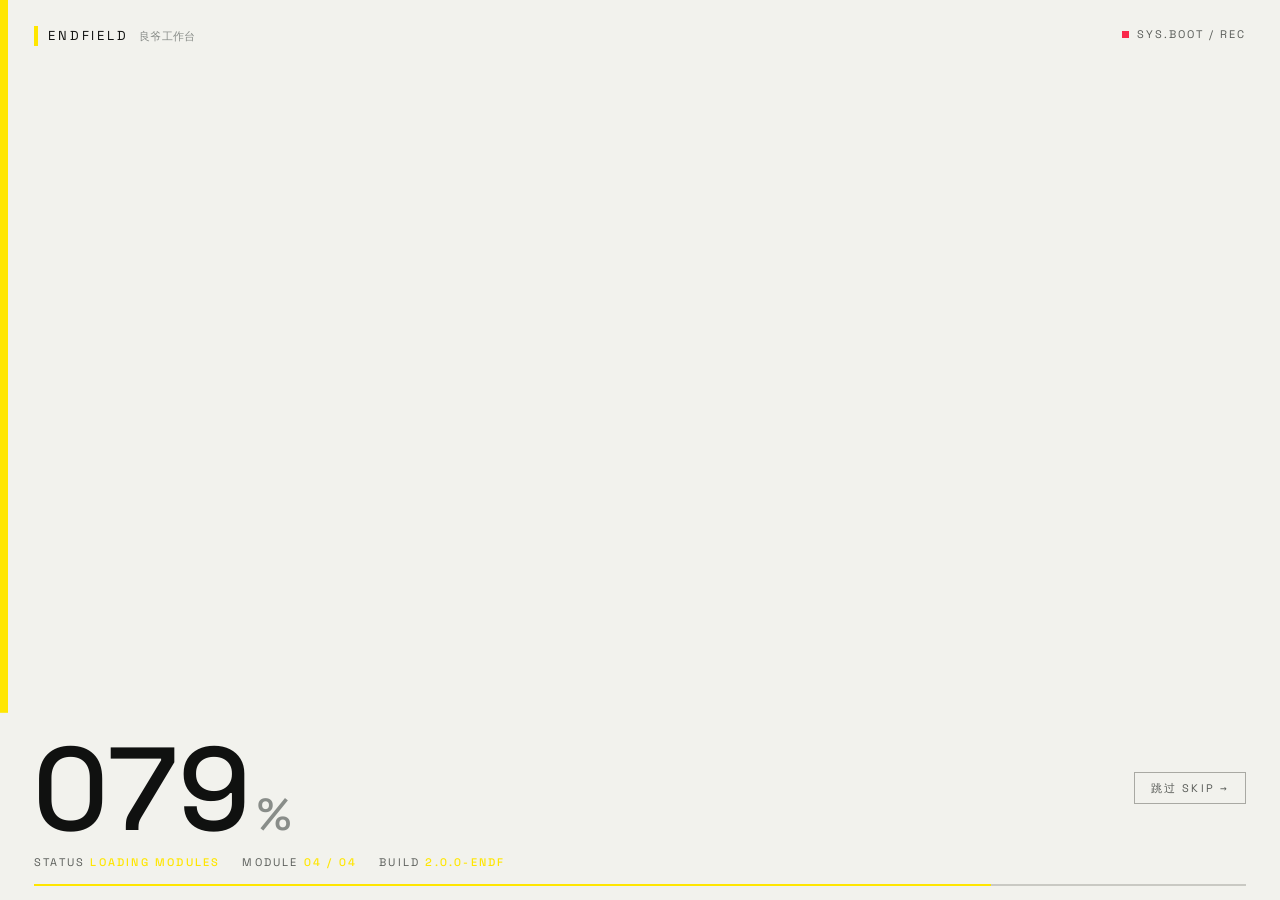
==== index.html @ 567f3315 "Add files via upload" ====
<!DOCTYPE html>
<html lang="zh-CN" data-theme="dark">
<head>
<meta charset="UTF-8">
<meta name="viewport" content="width=device-width, initial-scale=1.0, viewport-fit=cover, maximum-scale=1.0, user-scalable=no">
<meta name="theme-color" content="#101110">
<meta name="apple-mobile-web-app-capable" content="yes">
<meta name="apple-mobile-web-app-status-bar-style" content="black-translucent">
<meta name="format-detection" content="telephone=no">
<meta name="color-scheme" content="dark light">
<link rel="apple-touch-icon" sizes="180x180" href="[data-uri]">
<link rel="manifest" href="manifest.webmanifest">
<link rel="preload" as="font" type="font/woff2" crossorigin href="fonts/space-grotesk-latin-500-normal.woff2">
<link rel="preload" as="font" type="font/woff2" crossorigin href="fonts/space-grotesk-latin-400-normal.woff2">
<title>ENDFIELD TERMINAL · 良爷工作台</title>
<!-- fonts.css 不存在，已移除（iOS 上用系统 PingFang SC / HarmonyOS Sans 回落）-->
<style>
/* ==========================================================================
   ENDFIELD-STYLE · 良爷工作台
   纸与墨是主体，强调色是信号。
   全直角 / 切角 / 等宽数字 / 工程网格 / L形角标 / CRT扫描线
   ========================================================================== */

/* ==========================================================================
   字体：依据 ark-ui-skill 对 Hypergryph/终末地官网 CSS 的实测记录
   —— 官网拉丁字体为 Gilroy / Space Grotesk / Novecento Sans Wide，
      前两者为商业授权不可分发，故采用 **SIL OFL 开源的 Space Grotesk**（官网同款之一）自托管。
   —— 中文交给系统：iOS 苹方 / Windows 雅黑 / HarmonyOS Sans / 思源黑体。
   —— 等宽数字用于索引与计数（tabular-nums），这是终末地排版的硬性特征。
   ========================================================================== */
@font-face{font-family:"Space Grotesk";font-style:normal;font-weight:400;font-display:swap;
  src:url([data-uri]) format("woff2");}
@font-face{font-family:"Space Grotesk";font-style:normal;font-weight:500;font-display:swap;
  src:url([data-uri]) format("woff2");}
@font-face{font-family:"Space Grotesk";font-style:normal;font-weight:700;font-display:swap;
  src:url([data-uri]) format("woff2");}

/* ===== HarmonyOS Sans SC 嵌入（终末地官网中文字形，各设备一致）===== */
/* HarmonyOS Sans SC — 终末地游戏内同款中文字体
   来源: npm harmonyos-sans-sc-webfont-splitted@1.1.0 (cn-font-split 分包, Unlicense)
   字体版权归华为终端有限公司所有, 依 HarmonyOS Sans 官方许可免费商用
   仅包含本界面实际使用的字符子集, 供离线加载
   字重: 400 Regular / 500 Medium / 700 Bold / 900 Black
   重新生成: python tools/build-fonts.py */
@font-face {
font-family:"HarmonyOS Sans SC";
src: local("HarmonyOS Sans SC Regular"),local("HarmonyOS Sans SC"),url([data-uri]) format("woff2");
font-style: normal;
font-weight: 400;
font-display: swap;
unicode-range:U+251,U+259,U+261,U+292,U+2bb-2bc,U+2ca-2cb,U+2d8-2dd,U+2f3,U+301,U+303,U+306-30a,U+30f,U+323,U+326-327,U+335,U+338,U+1e00-1e01,U+1e3e-1e3f,U+1e80-1e85,U+1ea0-1ef9,U+2004-2006,U+2009-200a,U+2010-2011,U+2013-201e,U+2020-2022,U+2025-2029,U+2030,U+2032-2037,U+2039-203b,U+2044,U+2052,U+2060-2064,U+2066-2069,U+2070,U+2074-2079,U+207f-2089,U+20a3-20a4,U+20a6-20ac,U+20b1,U+20b9-20ba,U+20bc-20bd,U+2103,U+2105,U+2109,U+2113,U+2116,U+2121-2122,U+2126,U+212e,U+215b-215e,U+2160-216b,U+2170-2179,U+2190-2193,U+2196-2199,U+2202,U+2206,U+2208,U+220f,U+2211-2212,U+2215,U+221a,U+221d-2220,U+2223,U+2225,U+2227-222b,U+222e,U+2234-2237,U+223d,U+2248,U+224c,U+2252,U+2260-2261,U+2264-2267,U+226e-226f,U+2295,U+2299,U+22a5,U+22bf,U+2312,U+2460-2469,U+2474-249b,U+2500-254b,U+2550-2573,U+2581-258f,U+2593-2595,U+25a0-25a1,U+25b2-25b3,U+25bc-25bd,U+25c6-25c7,U+25ca-25cb,U+25ce-25cf,U+25e2-25e5,U+2605-2606,U+2609,U+2640,U+2642,U+9f1c-9f1f,U+9f23-9f2b,U+9f2d-9f2e,U+9f30-9f33,U+9f35-9f36,U+9f38,U+9f3a,U+9f3c,U+9f3f-9f43,U+9f45-9f46,U+9f48-9f49,U+9f4c-9f4d,U+9f53,U+9f55-9f58,U+9f5a-9f5b,U+9f5d-9f5e,U+9f62,U+9f64-9f65,U+9f68-9f69,U+9f6b,U+9f6d-9f71,U+9f73-9f75,U+9f78-9f7e,U+9f81-9f82,U+9f8e-9f8f,U+9f91-9f93,U+9f96-9f98,U+9f9d-9f9e,U+9fa1-9fff,U+f9f1,U+fa0e-fa0f,U+fa11,U+fa13-fa14,U+fa1f,U+fa21,U+fa23-fa24,U+fa27-fa29,U+fe49-fe52,U+fe54-fe57,U+fe59-fe66,U+fe68-fe6b,U+ff01-ff03,U+ff05-ff0a,U+ff0c-ff1b,U+ff1f-ff3d,U+ff3f,U+ff41-ff5b,U+ff5d,U+ff5f-ff60,U+ffe6;
}
@font-face {
font-family:"HarmonyOS Sans SC";
src: local("HarmonyOS Sans SC Regular"),local("HarmonyOS Sans SC"),url([data-uri]) format("woff2");
font-style: normal;
font-weight: 400;
font-display: swap;
unicode-range:U+4e15,U+4e1e,U+4e2b,U+4eb3,U+4ec9,U+4f0e,U+4f3d,U+4f58,U+4f64,U+4f8f,U+4fd0,U+4fdf,U+501c,U+5043,U+5055,U+510b,U+5140,U+51bc-51bd,U+51cb,U+5243,U+527d,U+531d,U+5323,U+535e,U+536f,U+53a5,U+53f1,U+541d,U+5429,U+542d-542e,U+5431,U+547b,U+5486,U+548e,U+5492,U+54aa-54ab,U+54af,U+54c6,U+54ce,U+54fd,U+5506,U+5509,U+5511,U+552c,U+553e,U+557b,U+55b3,U+55c5,U+55d2,U+55e1,U+55e6,U+55f7,U+55fd,U+5600,U+5608,U+561f,U+5636,U+5639,U+563b,U+563f,U+5659,U+5662,U+568e,U+5693,U+572a,U+573b,U+574d,U+5768,U+5773,U+577b,U+57a0,U+57b8,U+57c2,U+586c,U+587e,U+5892,U+58d5,U+58f9,U+598a,U+5992-5993,U+5996,U+59e3,U+5a20,U+5a29,U+5a6a,U+5a7a,U+5ac9,U+5ae3,U+5b17,U+5b62,U+5b7d,U+5b95,U+5ba6,U+5bb8,U+5c15,U+5c4e,U+5c8c,U+5cab,U+5cb7,U+5d34,U+5d3d,U+5d4a,U+5d82,U+5e1a-5e1b,U+5e44,U+5e7a,U+5ea5,U+5eff,U+5f0b,U+5f29,U+5f77,U+5f89,U+5f99,U+5f9c,U+5fa8,U+5fd0-5fd1,U+5fd6,U+5fff,U+6026,U+6035,U+6043,U+6059,U+6063,U+60b4,U+60b8,U+60bb,U+60d8,U+60f0,U+6115,U+612b,U+618e,U+6194,U+61a9,U+61ca,U+61e6,U+61f5,U+620a,U+6248,U+62a8,U+62d7,U+62fd,U+630e,U+637a,U+6390,U+63a3,U+63ac,U+63b0,U+63e9,U+642a,U+64a9,U+64ae,U+6525,U+652b,U+6538,U+655d,U+65bc,U+65cc,U+65ce,U+65d6,U+65ee-65ef,U+6631,U+6636,U+664c,U+665f,U+6666,U+6684,U+66b9,U+66f3,U+6773,U+6777,U+677c,U+6787,U+67b8,U+67d8,U+67de,U+67e9,U+6845,U+684e,U+6886,U+688f,U+68b5,U+693d,U+6963,U+696b,U+6979,U+6994,U+69b7,U+6a35,U+6aac,U+6b59,U+6c26,U+6c50,U+6c69,U+6c74,U+6c76,U+6c8c,U+6cae,U+6ce0,U+6cef,U+6d19,U+6d5c,U+6d8e,U+6d95,U+6db8,U+6dc5,U+6dd6,U+6dde,U+6de6,U+6dfc,U+6e1a,U+6e25,U+6e6e,U+6e9f,U+6ea7,U+6eb4,U+6ef9,U+6f15,U+6f29-6f2a,U+6f31,U+6f78,U+6fa7,U+6fc2,U+6fe1,U+7131,U+714a,U+715c,U+7166,U+7172,U+71b9,U+7317,U+731d,U+7329,U+7337,U+733e,U+7396,U+73b7,U+73c2,U+73e9,U+7425,U+7428,U+742c,U+742e,U+7455,U+7490,U+74f4,U+7519,U+7525,U+753a,U+75b5,U+75b9,U+75d4,U+75de,U+7638,U+7656,U+765c,U+7678,U+768e,U+76bf,U+76c2,U+76d4,U+76f9,U+7728-7729,U+7762,U+776c,U+777d,U+77a0,U+77cd,U+77f8,U+77fd,U+7825,U+7837,U+787c,U+78b4,U+78d0,U+795a,U+795f,U+79ed,U+7a1e,U+7a37,U+7a79,U+7a92,U+7abf,U+7afa,U+7b06,U+7b20,U+7b4f,U+7b60,U+7b75,U+7b8d,U+7bb4,U+7bdd,U+7be1,U+7cb3,U+7cbc,U+7cdc,U+7cef,U+7f44,U+7f54,U+7f8c,U+7f94,U+7fb2,U+7fb9,U+7fce,U+7fe1,U+8004,U+800b,U+8019,U+808b,U+809b,U+80e5,U+80f1,U+8146,U+816e,U+81c0,U+81c3,U+81c6,U+81fc,U+81fe,U+822b,U+82a5,U+82aa,U+82de,U+8309,U+8317,U+832f,U+8340,U+8343,U+8392,U+83a0,U+8431,U+8469,U+84af,U+8543,U+854a,U+8559,U+8568,U+85b0,U+85b9,U+8638,U+869c,U+86c0,U+86e4,U+8713,U+8718,U+87c0,U+87cb,U+87fe,U+8821-8822,U+8882,U+8892,U+88e8,U+88f1,U+8902,U+892a,U+8983,U+8c5a,U+8c82,U+8d73,U+8dbe,U+8e74,U+8e7c,U+8e87,U+8fc2,U+8fe4,U+8fe6,U+900d,U+9035,U+9041,U+9052,U+905b,U+9068,U+9074,U+9095,U+90a1,U+90c5,U+911e,U+9122,U+9149,U+9157,U+916a,U+916e,U+919b,U+93d6,U+9621,U+9631,U+9642,U+968d,U+9706,U+970f,U+97ed,U+99a5,U+9abc,U+9b03,U+9e9d,U+9ebe,U+9edb,U+9edd,U+9f10;
}
@font-face {
font-family:"HarmonyOS Sans SC";
src: local("HarmonyOS Sans SC Regular"),local("HarmonyOS Sans SC"),url([data-uri]) format("woff2");
font-style: normal;
font-weight: 400;
font-display: swap;
unicode-range:U+4edd-4ede,U+4ee1,U+4ee8,U+4eeb,U+4f09,U+4f22,U+4f43,U+4f57,U+4f5a,U+4f5d,U+4f6f,U+4fce,U+4fda,U+4ff3,U+4ff8,U+4ffe,U+500c,U+500f,U+5025,U+502d,U+504e,U+5088,U+50f3,U+5106,U+5241,U+525c,U+52ad,U+52be,U+530d,U+5310,U+5345,U+539d,U+53df,U+53fb-53fc,U+5420-5421,U+544b,U+5477,U+5482,U+54a7,U+54cc,U+54e7,U+550f,U+5514,U+5530,U+5544,U+5555,U+557e,U+558b,U+5594,U+5599,U+559f,U+55b9,U+55c4,U+55d1,U+55d4,U+55d6,U+55df,U+55e4,U+55e8,U+55ea,U+55ef,U+5623,U+562d,U+564e,U+5654,U+5671,U+56d7,U+56eb,U+56f9,U+5704,U+576d,U+57a1,U+57d5,U+57ed,U+584d,U+5880,U+58ec,U+5914,U+5958,U+599e,U+59be,U+59dd,U+5a11,U+5a40,U+5a55,U+5abe,U+5ae1,U+5ae6,U+5b40,U+5b51,U+5b71,U+5b93,U+5bee,U+5c9c,U+5cc1,U+5ccb,U+5cd2,U+5d06,U+5d2e,U+5d47,U+5d4b,U+5d6f,U+5d99,U+5dfd,U+5e54,U+5e5b,U+5e61,U+5e96,U+5fd2,U+600f,U+6014,U+606b,U+608c,U+609a,U+60c6,U+60da,U+60f4,U+60fa,U+61ff,U+621b,U+621f,U+622e,U+62bf,U+62c8,U+634b,U+636d,U+6371,U+6387,U+63ae,U+63c4,U+63c6,U+63cd,U+63d6,U+63f6,U+6410,U+6414,U+6421,U+64c0,U+64d8,U+661d,U+6641,U+6657,U+66dc,U+6710,U+6748,U+6772,U+67b0,U+67b7,U+6841,U+6849,U+6954,U+695d,U+699b,U+69ab,U+6a28,U+6a47,U+6a58,U+6b46,U+6c21,U+6c24,U+6c35,U+6c4a,U+6c68,U+6c86,U+6c8f,U+6c94,U+6cc5,U+6d2e,U+6d35,U+6d39,U+6d63,U+6d6f,U+6d94,U+6dd9,U+6dec,U+6e4e,U+6e98,U+6ec2,U+6f09,U+6f66,U+6f8d,U+6fb9,U+6fc9,U+6fe0,U+6fef,U+705e,U+7094,U+7119,U+71e7,U+723f,U+726f,U+729f,U+7325,U+7350,U+73c8,U+73d9,U+73de,U+741a,U+7430,U+74e4,U+753e,U+7548,U+7566,U+7579,U+757f,U+7583,U+759d,U+75b8,U+75bd,U+75c2,U+75cd,U+75e2,U+75f1,U+75fc,U+7634,U+7699,U+76c5,U+76f1,U+7708,U+7719,U+777e,U+778c,U+7791,U+77b3,U+77dc,U+781d,U+7823,U+7827,U+782d,U+7830,U+783c,U+7889,U+7893,U+78a3,U+78ec,U+7949,U+795c,U+79e3,U+7a14,U+7a17,U+7a88,U+7a95,U+7aa0,U+7afd,U+7b08,U+7b33,U+7b90,U+7b95,U+7be6,U+7bfe,U+7c0c,U+7c2a,U+7c91,U+7cb2,U+7cc5,U+7da6,U+7f58,U+7f61,U+7fb8,U+7fca,U+8006,U+8012,U+8026,U+8037,U+807f,U+80bd,U+80ed,U+814b,U+8153,U+8171,U+8174,U+8198,U+8200,U+8214,U+821b,U+8222,U+826e,U+828d,U+82be,U+82c4,U+82d2,U+82d5,U+82dc,U+82eb,U+82f7,U+830c,U+832d,U+8334,U+834f,U+83c5,U+83d6,U+83fd,U+840b,U+8418,U+8438,U+843c,U+8473,U+847a,U+84a1,U+84d6,U+84ff,U+852b,U+8564,U+85d0,U+8693,U+86a3-86a4,U+86a7,U+86aa,U+86af,U+86b6,U+86c6,U+86d0,U+86f9,U+8703,U+8707-8709,U+870d,U+8737,U+873b,U+8759,U+8760,U+8782,U+87af,U+87c6,U+87d1-87d2,U+87e0,U+8815,U+8839,U+8869,U+8913,U+8936,U+8a07,U+8a3e,U+8b07,U+8c4c,U+8c62,U+8c89,U+8d6d,U+8d84,U+8d94,U+8dc6,U+8dce,U+8ddb,U+8dfa,U+8e09,U+8e1d,U+8e2e,U+8e31,U+8e39,U+8e3d,U+8e42,U+8e47,U+8e49,U+8e4b,U+8e6d,U+8e76,U+9004-9005,U+9016,U+9036,U+9051,U+907d,U+9082,U+9088,U+9097,U+90b0,U+90d7,U+90dc,U+90e2,U+90ef,U+9104,U+914a,U+9150,U+9169,U+919a,U+91b4,U+938f,U+965f,U+9697,U+96b0,U+96bc,U+96c9,U+970e,U+9739,U+973e,U+9798,U+97a3,U+9997,U+9aef,U+9e82,U+9edc,U+9edf-9ee0,U+9f3e;
}
@font-face {
font-family:"HarmonyOS Sans SC";
src: local("HarmonyOS Sans SC Regular"),local("HarmonyOS Sans SC"),url([data-uri]) format("woff2");
font-style: normal;
font-weight: 400;
font-display: swap;
unicode-range:U+4e01,U+4e39,U+4e43,U+4e4f,U+4e58-4e59,U+4e95,U+4ea1,U+4ea6,U+4eab,U+4eae,U+4ec1,U+4ef2,U+4f0a,U+4f0f-4f11,U+4f2f-4f30,U+4f34,U+4f38,U+4f3c,U+4f69,U+4f73,U+4faf,U+4fb5,U+4fd7,U+4ff1,U+5012,U+5021,U+504f,U+5085,U+5141,U+5144,U+5146,U+5192,U+51a0,U+51b0,U+51b6-51b7,U+51dd,U+51e1,U+5200,U+5211,U+5237,U+523a,U+5272,U+52a3,U+52c3,U+52c7,U+52d2,U+52d8,U+52e4,U+5353,U+539a,U+53e5,U+53eb,U+5401,U+541b,U+5427,U+542b,U+5448,U+54e5,U+54ea,U+5510,U+552f,U+5531,U+554a,U+559d,U+5609,U+5740,U+5750,U+5761,U+5766,U+57c3,U+5802,U+5806,U+5821,U+5851,U+5854,U+585e,U+586b,U+58a8,U+58c1,U+5915,U+5949,U+594f,U+5954,U+5960,U+5976,U+5999,U+59a5,U+59b9,U+59bb,U+59c6,U+59d0-59d1,U+59d3,U+5a5a,U+5a92,U+5b54,U+5b5f,U+5b64,U+5b85,U+5b87-5b88,U+5b8b,U+5b97,U+5b9c,U+5bbf,U+5bc4,U+5bd2,U+5be8,U+5c01,U+5c04,U+5c0a,U+5c16,U+5c24,U+5c3e,U+5c4b,U+5c65,U+5cfb,U+5d07,U+5de1,U+5de7,U+5e1d,U+5e7c,U+5ec9,U+5ef6-5ef7,U+5f04,U+5f1f,U+5f31,U+5f6d,U+5f70,U+5f79,U+5f92,U+5faa,U+5fbd,U+5fd8-5fd9,U+5fe0,U+5ffd,U+6015,U+602a,U+6050,U+6062,U+6069,U+6070,U+6084,U+6089,U+60a3,U+60a8,U+60b2,U+60dc,U+6162,U+6167,U+6170,U+61c2,U+622a,U+6234,U+626d,U+6291,U+62b1,U+62bc-62bd,U+62c6,U+62d2-62d4,U+62d6,U+62f3,U+6311,U+6316,U+6350,U+6355,U+6377,U+6389,U+638c,U+6398,U+63cf,U+63e1,U+63ed,U+63f4,U+640f,U+642c,U+6458,U+6469,U+6478,U+64a4,U+64cd,U+6500,U+653b,U+654f,U+6562,U+6566,U+656c,U+658c,U+65c1,U+65e6,U+65e8,U+65ec,U+65f1,U+65fa,U+660c,U+6628,U+6668,U+667a,U+6696,U+66b4,U+66f9,U+66fc,U+66ff,U+670b,U+6717,U+672b,U+675c,U+676d,U+6790,U+679a,U+679d,U+67b6,U+67ec,U+67f1,U+67f3-67f4,U+683d,U+6842,U+684c,U+6851,U+6885,U+68af-68b0,U+68ee,U+695a,U+699c,U+6b20,U+6b23,U+6b8a,U+6b96,U+6bc5,U+6bcd,U+6bd2,U+6beb,U+6c0f,U+6c1b,U+6c57,U+6c60,U+6c6a,U+6c89,U+6cc9,U+6cdb,U+6ce5,U+6cf0,U+6cf3,U+6d17,U+6d1b,U+6d1e,U+6d3d,U+6d59,U+6d66,U+6d69-6d6a,U+6d6e,U+6d82,U+6db2,U+6db5,U+6de1,U+6dee,U+6df7,U+6dfb,U+6e20-6e21,U+6e58,U+6eaa,U+6ecb,U+6ed1,U+6f0f,U+6f20,U+6f2b,U+6f58,U+704c,U+7070,U+708e,U+70ad,U+70b8,U+7126,U+714c,U+718a,U+719f,U+71c3,U+71d5,U+7206,U+7236,U+7238,U+7259,U+725b,U+7262,U+7267,U+72e0,U+731b,U+73bb,U+73cd,U+73e0,U+741b,U+7434,U+745e,U+7483,U+74dc,U+74e6,U+74f7,U+7518,U+7532,U+755c,U+756a,U+7586,U+7591,U+75ab,U+75be,U+75db,U+764c,U+7687,U+76c8,U+76df,U+76f2,U+76fe,U+7761,U+77db,U+786c,U+7891,U+78c1,U+78e8,U+795d,U+7965,U+7981,U+79d2,U+79df,U+79e6,U+79e9,U+7a00,U+7a3b,U+7a3f,U+7a46,U+7a7f,U+7a97,U+7adf,U+7aef,U+7af9,U+7b11,U+7b26,U+7bb1,U+7bc7,U+7c4d,U+7c89,U+7c97,U+7f8a,U+7fbd,U+7ffb,U+8000,U+8010,U+8015,U+8017,U+8033,U+8058,U+805a,U+8089,U+8096,U+809d,U+80a5,U+80a9,U+80af,U+80de,U+80e1,U+8150,U+817f,U+81a8,U+81e3,U+8212,U+827e,U+82ac,U+82b3,U+82d7,U+82e5,U+8302,U+8336,U+8352,U+8377,U+83ab,U+83f2,U+8461,U+8463,U+8499,U+84c4,U+852c,U+8584,U+864e,U+86cb,U+8861,U+8863,U+8870,U+8877,U+8881,U+888b,U+88c1-88c2,U+88d5,U+8986,U+8c46,U+8c6a,U+8c8c,U+8d64,U+8d6b,U+8d74,U+8da3,U+8dd1,U+8ddd,U+8ddf,U+8de8,U+8df3,U+8e0f,U+8f9b,U+8fd4,U+8fea-8feb,U+8ff7,U+9003,U+900f,U+9014,U+906d,U+9075,U+907f-9080,U+90a6,U+90ca,U+90ce,U+90ed,U+9192,U+91ce,U+963b,U+9644,U+966a,U+9675-9677,U+9686,U+9694,U+96c5,U+96d5,U+96e8,U+96ea,U+96f6-96f7,U+9707,U+971e,U+9732,U+978b,U+9910,U+9aa8,U+9ebb,U+9ece,U+9ed8;
}
@font-face {
font-family:"HarmonyOS Sans SC";
src: local("HarmonyOS Sans SC Regular"),local("HarmonyOS Sans SC"),url([data-uri]) format("woff2");
font-style: normal;
font-weight: 400;
font-display: swap;
unicode-range:U+4e69,U+4f67,U+4f7e,U+4f89,U+4fdc,U+50e6,U+50ec,U+5196,U+51ab,U+51b1,U+5202,U+5233,U+5261,U+52ac,U+531a,U+5363,U+536e,U+5416,U+5432,U+5454,U+5472,U+5476,U+5478,U+54ad,U+54bb,U+54c2,U+54cf,U+54da,U+54de,U+5537,U+553f,U+5575,U+5581,U+55cc,U+55fe,U+5601,U+560c,U+561e,U+564d,U+566b,U+56dd,U+5709,U+572c,U+572e,U+576b,U+57cf,U+57d2,U+57f8,U+580d,U+581e,U+5844,U+5881,U+589a,U+5924,U+593c,U+5981,U+5997,U+59a3,U+59b2,U+5ab8,U+5ad8,U+5b34,U+5b5b,U+5ba5,U+5c25,U+5c59,U+5c63,U+5d1e,U+5d24,U+5d6b,U+5e11,U+5e14,U+5e8b,U+5eb3,U+5ed1-5ed2,U+5ef4,U+5efe,U+5f40,U+5f58,U+5f73,U+5f8c,U+5fad,U+600d,U+6019,U+601b,U+602b,U+605a,U+6083,U+6092,U+6100,U+610e,U+623d,U+624c,U+62ca,U+634c,U+6369,U+638e,U+641b,U+6426,U+646d,U+6535,U+65c4,U+65d2,U+6661,U+66db,U+670a,U+6715,U+6753,U+6798,U+67c3,U+67f0,U+681d,U+6855,U+686b,U+68f9,U+6939,U+696e,U+6980,U+698d,U+69b1,U+69ca,U+69ed,U+69f2,U+69ff,U+6a18,U+6aab,U+6b39,U+6b82,U+6b84,U+6b9b,U+6bb3,U+6bf3,U+6bf9,U+6c05-6c06,U+6c0d,U+6c19-6c1a,U+6cb2,U+6cd6,U+6d07,U+6d1a,U+6d27,U+6d2b,U+6d33,U+6d91,U+6dab,U+6e53-6e54,U+6e8f,U+6ebb,U+6f36,U+6fb6,U+7035,U+7085,U+70bb,U+7178,U+71b5,U+7228,U+7256,U+725d,U+726e,U+727e,U+72b0,U+72b4,U+72ce,U+72f7,U+72fa-72fb,U+7313,U+7322,U+738e,U+739f,U+73e5,U+7481,U+74ba,U+74e0,U+750f,U+7540,U+754b,U+755a-755b,U+758b,U+7594,U+75b3,U+760c,U+7615,U+7630,U+7635,U+7640,U+7654,U+76a4,U+76cd,U+775a,U+7765,U+7768,U+77bd,U+77ec,U+781f,U+78a1,U+78d4,U+78d9,U+7905,U+7913,U+79b3,U+79d5,U+79eb,U+7a02,U+7a70,U+7a86,U+7b25,U+7b2a-7b2b,U+7b2e,U+7b31,U+7b38,U+7b47,U+7b62,U+7b6e,U+7b72,U+7b7b,U+7b85,U+7b9c,U+7bcc,U+7bea,U+7bfc,U+7c0b,U+7c26,U+7c9e,U+7ce8,U+7dae,U+7e47,U+7e9b,U+7f36,U+7f7e,U+7fb0,U+7fbc,U+7fee,U+8016,U+8020,U+802a,U+8031,U+8043,U+8071,U+809f,U+80ab,U+80cd,U+80d7,U+8112,U+8118,U+8160,U+8169,U+8188,U+81a6,U+81c1,U+8234,U+823e,U+825f,U+8298,U+829f,U+82a4,U+82ca,U+82e1,U+82e4,U+82f4,U+82fb,U+8306,U+8308,U+831a,U+8333,U+83c0,U+83d4,U+83df,U+83f8,U+8401,U+840f,U+841c,U+8451,U+845a,U+846d,U+8476,U+8478,U+84ba,U+84bd,U+851f,U+8548,U+8556,U+855e,U+8585,U+85a4,U+8627,U+8629,U+867a,U+868b,U+868d,U+86b5,U+86c4,U+86de,U+86e9,U+86f8,U+872e,U+8731,U+873e,U+8765,U+877b,U+877d,U+8785,U+87ab,U+87ca,U+87ea,U+87ee,U+8813,U+8816,U+8832,U+8864,U+8872,U+887f,U+88a2,U+88b7,U+88c9,U+88ce,U+88f0,U+890a,U+892b,U+897b,U+89da,U+89f3,U+8c55,U+8c73,U+8c78,U+8d91,U+8dba,U+8dcf,U+8deb-8dec,U+8e14,U+8e3a,U+8e41,U+8e6f,U+8fb6,U+8fd3,U+8fe8,U+9011,U+902d,U+90be,U+915e,U+9161-9162,U+9179,U+9185,U+918c,U+9190,U+91a3,U+92c8,U+953a,U+961d,U+9654,U+96ce,U+96e9,U+972a,U+9730,U+9785,U+9954,U+9aba,U+9ac0-9ac1,U+9ae1,U+9aeb,U+9aed,U+9af9,U+9b1f,U+9b32,U+9b4d,U+9b51,U+9e87,U+9ee2,U+9f17,U+9f19,U+9f22,U+9f2c,U+9f2f;
}
@font-face {
font-family:"HarmonyOS Sans SC";
src: local("HarmonyOS Sans SC Regular"),local("HarmonyOS Sans SC"),url([data-uri]) format("woff2");
font-style: normal;
font-weight: 400;
font-display: swap;
unicode-range:U+4e47,U+4e5c,U+4e8d,U+4e93,U+4ebb,U+4ec4,U+4edf,U+4ef5,U+4f32,U+4f5e,U+4f76,U+4f7b,U+5028,U+502c,U+5048,U+5080,U+50ee,U+5121,U+51c7,U+5208,U+520e,U+52f0,U+530f,U+535f,U+53f5,U+5412,U+5443,U+5464,U+5466,U+54a3,U+54a6,U+54bf,U+54d0,U+5533,U+5541,U+5549,U+5550,U+5556,U+555c,U+5576-5577,U+558f,U+5591,U+55b1,U+55dd,U+55e5,U+55f2,U+55f5,U+560f,U+5627,U+562c,U+564c,U+5657-5658,U+5664,U+567b,U+5685,U+56d4,U+56e1,U+571c,U+5769,U+577c,U+578c,U+5793,U+57e4,U+5800,U+5807,U+5889,U+58c5,U+59a4,U+59af,U+59d8,U+5a09,U+5a0c,U+5a4a,U+5a62,U+5a67,U+5aeb,U+5b53,U+5b6c,U+5c3b,U+5c50,U+5c7a,U+5ca2-5ca3,U+5cac,U+5d26-5d27,U+5d6c,U+5d9d,U+5db7,U+5df3,U+5e19,U+5ea0,U+5eb9,U+5ebe,U+5edb,U+5f01,U+5f2d,U+5fb5,U+5fbc,U+5fdd,U+5fea,U+5ff8,U+6029,U+6041-6042,U+60b1,U+6175,U+6215,U+6221-6222,U+623e,U+62bb,U+6308,U+6339,U+638a,U+63e0,U+643d,U+6441,U+647a,U+6485,U+64e2,U+6555,U+659b,U+65ab,U+65c3,U+65c6,U+65f0,U+6600,U+6677,U+668c,U+669d,U+66be,U+66e9,U+66f7,U+6775,U+678b,U+67c1,U+67d2,U+67e2,U+6832,U+6840,U+6874,U+6877,U+68f0,U+68fc,U+690b,U+6910,U+6934,U+6966,U+6978,U+6998,U+69a7,U+69c1,U+69ce,U+6a17,U+6a3d-6a3e,U+6a50,U+6a5b,U+6a84,U+6a97,U+6b8d,U+6baa,U+6bd6,U+6bfd,U+6c10,U+6c16,U+6c18,U+6c3d,U+6c54,U+6cd4,U+6ceb,U+6cee,U+6d04,U+6d0c,U+6d60,U+6ddd,U+6de0,U+6e6b,U+6eb1,U+6ebd,U+6ecf,U+6ed3,U+6fde,U+7023,U+70b7,U+70ca,U+7110,U+712f,U+7168,U+71b3,U+71f9,U+7230,U+723b,U+7284,U+728d,U+7292,U+72d2,U+72d9,U+7301,U+731e,U+7352,U+7360,U+73a2,U+73b3,U+740a,U+7441,U+7457,U+74ff,U+7511,U+75a3,U+75a5,U+75d8,U+75e3-75e4,U+75e7,U+75ff,U+7610,U+7619,U+7622,U+7633,U+7688,U+76b4,U+76e5,U+771a,U+772d,U+779f,U+7812,U+7818,U+7826,U+7829,U+782c,U+784c,U+7850,U+7887,U+789a,U+78b2,U+78f4,U+7957,U+7a39,U+7aa8,U+7ae6,U+7b04,U+7b0f,U+7b1e,U+7b24,U+7bac,U+7bb8,U+7bc1,U+7bd9,U+7c1f,U+7ccc,U+7f45,U+7f5f,U+7f71,U+7fa7,U+7faf,U+7fbf,U+7fd5,U+7fe5-7fe6,U+7ff3,U+801c,U+8052,U+8084,U+8093,U+80b1,U+80bc,U+80db,U+80dd,U+80e4,U+80ef,U+80f4,U+8132,U+815a,U+8167,U+81ca,U+81cc,U+81ec,U+8202,U+8210,U+8228,U+8244,U+8249,U+824f,U+828a,U+828e,U+82a1,U+82a8-82a9,U+82ab,U+82b4,U+82e3,U+8331,U+833a,U+8351,U+8378,U+83a8,U+83aa,U+83d8,U+83e1,U+83ea,U+83f0,U+8497,U+84c1,U+84ca,U+84fc,U+8538,U+853b,U+857b,U+858f,U+859c,U+85ff,U+8605,U+8662,U+867b,U+86a8-86a9,U+86b1,U+86b4,U+86c9,U+86ed,U+870a,U+8722,U+8725,U+8734,U+874c,U+8763,U+876e,U+879f,U+87b3,U+87e5,U+887d-887e,U+8888,U+88df,U+88fe,U+8919,U+8921,U+89e5,U+8c47,U+8c49,U+8c7a,U+8d67,U+8db5,U+8dbf,U+8dd7,U+8dfd,U+8e05,U+8e1f,U+8e59,U+8e69,U+8e85,U+900b,U+9021,U+902f,U+9044,U+9062,U+908b,U+9099,U+909b,U+90b4,U+90c7,U+90eb,U+90fe,U+9123,U+9143,U+9146,U+9172,U+918d,U+91aa,U+91ae,U+91ba,U+93ca,U+96b9,U+96d2,U+9708,U+975b,U+977c,U+992e,U+9955,U+9ab0,U+9ab6-9ab7,U+9ac2,U+9afb,U+9b23,U+9b3b,U+9ecd,U+9ecf,U+9ee7;
}
@font-face {
font-family:"HarmonyOS Sans SC";
src: local("HarmonyOS Sans SC Regular"),local("HarmonyOS Sans SC"),url([data-uri]) format("woff2");
font-style: normal;
font-weight: 400;
font-display: swap;
unicode-range:U+3001-3002,U+3008-3011,U+3014-3017,U+4e00,U+4e03,U+4e09-4e0b,U+4e0d,U+4e14,U+4e16,U+4e2d,U+4e3b,U+4e45,U+4e4b,U+4e4e,U+4e5d,U+4e5f,U+4e88,U+4e8b-4e8c,U+4e92,U+4e94,U+4e9b,U+4ea4,U+4eac,U+4eba,U+4ec0,U+4eca-4ecb,U+4ecd,U+4ed6,U+4ed8,U+4ee3-4ee5,U+4ef6,U+4efb,U+4efd,U+4f01,U+4f0d,U+4f46,U+4f4d-4f4f,U+4f55,U+4f5c,U+4f7f,U+4f8b,U+4f9b,U+4f9d,U+4fbf,U+4fc3-4fc4,U+4fdd,U+4fe1,U+500d,U+5019,U+503c,U+5047,U+505a,U+505c,U+5065,U+50cf,U+5143,U+5145,U+5148-5149,U+514d,U+5165,U+5168,U+516b-516d,U+5171,U+5175-5178,U+517c,U+518d,U+5206-5207,U+520a,U+5217,U+521d,U+5224,U+5229,U+5230,U+5238,U+523b,U+524d,U+526f,U+529b,U+529f-52a0,U+52a9-52aa,U+5305,U+5316-5317,U+5341,U+5347-5348,U+534a,U+5357,U+535a,U+5361,U+5370-5371,U+5382,U+539f,U+53bb,U+53c8,U+53ca-53cb,U+53cd,U+53d6-53d7,U+53e3-53e4,U+53e6,U+53ec,U+53ef-53f0,U+53f2-53f3,U+53f8,U+5404,U+5409,U+540d,U+5411,U+5426,U+5438,U+544a,U+5462,U+5468,U+5473,U+547c-547d,U+548c,U+54c1,U+54c8,U+552e,U+5546,U+5584,U+559c,U+5668,U+56db,U+56e0,U+56fa,U+571f,U+5728,U+5730,U+5733,U+5747,U+578b,U+57ce,U+57df,U+57f9-57fa,U+5883,U+589e,U+58eb,U+590f,U+5916,U+591a,U+591c,U+5927,U+5929-592a,U+592e,U+5931,U+5947,U+5957,U+5973,U+5979,U+597d,U+5982,U+59cb,U+59d4,U+5a01,U+5b50,U+5b57-5b58,U+5b63,U+5b69,U+5b89,U+5b8c,U+5b8f,U+5b98,U+5b9a,U+5ba2-5ba4,U+5bb3,U+5bb9,U+5bc6,U+5bcc,U+5bdf,U+5c0f,U+5c11,U+5c1a,U+5c31,U+5c3c,U+5c45,U+5c55,U+5c71,U+5cb8,U+5ddd-5dde,U+5de5-5de6,U+5dee,U+5df1-5df2,U+5df4,U+5e02,U+5e0c,U+5e38,U+5e45,U+5e55,U+5e73-5e74,U+5e8f,U+5e95,U+5e97,U+5e9c,U+5ea6-5ea7,U+5ead,U+5eb7,U+5efa,U+5f0f,U+5f15,U+5f62,U+5f71,U+5f80,U+5f85,U+5f88,U+5f8b,U+5f90,U+5f97,U+5fae,U+5fb7,U+5fc3,U+5fc5,U+5feb,U+600e,U+601d,U+6025,U+6027,U+606f,U+60c5,U+60e0,U+60f3,U+610f,U+611f,U+6210-6211,U+6216,U+623f-6240,U+624b,U+6253,U+6276,U+6279,U+627e-6280,U+628a,U+6293,U+6295,U+6297,U+62c9,U+62cd,U+62db,U+62ec,U+62ff,U+6301,U+6307,U+6309,U+632f,U+6388,U+6392,U+63a2,U+63a5,U+63a7-63a8,U+63aa,U+63d0,U+641e,U+64ad,U+652f,U+6536,U+6539,U+653e-653f,U+6545,U+6548,U+6551,U+6563,U+6574,U+6587,U+6599,U+65a4,U+65af-65b0,U+65b9,U+65bd,U+65c5,U+65cf,U+65e5,U+65e9,U+660e,U+6613,U+661f-6620,U+6625,U+662f,U+665a,U+666e-666f,U+66f2,U+66f4,U+66fe,U+6700,U+6708-6709,U+670d,U+671b,U+671d,U+671f,U+6728,U+672a,U+672c,U+674e,U+6750-6751,U+675f,U+6797,U+67d0,U+67d3,U+6821,U+6839,U+683c,U+6848,U+68c9,U+690d,U+6a21,U+6b21,U+6b3e,U+6b4c,U+6b62-6b66,U+6b7b,U+6bb5,U+6bcf,U+6bd4,U+6bdb,U+6c11,U+6c34,U+6c38,U+6c42,U+6c5f,U+6c7d,U+6c99,U+6cb3,U+6cb9,U+6cbb,U+6cbf,U+6cd5,U+6ce2,U+6d0b,U+6d25,U+6d2a,U+6d32,U+6d3b,U+6d3e,U+6d41,U+6d77,U+6d88,U+6df1,U+6e05,U+6e2f,U+6e56,U+6e90,U+6f14,U+6f6e,U+6fb3,U+6fc0,U+706b,U+70c8,U+7136,U+7164,U+7167,U+7247-7248,U+724c,U+7269,U+7279,U+72af,U+7387,U+7389,U+738b,U+73ed,U+7403,U+7406,U+751a,U+751f,U+7528,U+7530-7531,U+7533,U+7537,U+754c,U+7559,U+7565,U+75c5,U+767b,U+767d-767e,U+7684,U+76ae,U+76ca,U+76db,U+76ee,U+76f4,U+76f8,U+770b,U+773c,U+7763,U+77e5,U+77ed,U+77f3,U+7814,U+7834,U+793a,U+793e,U+7956,U+795e,U+7968,U+798f,U+79c0,U+79d1,U+79fb,U+7a0b,U+7a76,U+7a7a,U+7a81,U+7acb,U+7ad9,U+7ae0,U+7ae5,U+7b2c,U+7b49,U+7b54,U+7b56,U+7b97,U+7ba1,U+7c73,U+7cbe,U+7cfb,U+7d20,U+7d22,U+7e41,U+7f3a,U+7f6a,U+7f6e,U+7f72,U+7f8e,U+8001,U+8003,U+8005,U+800c,U+80a1,U+80b2,U+80fd,U+81ea,U+81f3,U+821e,U+822a,U+822c,U+8239,U+826f,U+8272,U+82b1,U+82e6,U+82f1,U+8349,U+83dc,U+843d,U+8457,U+85cf,U+878d,U+8840,U+884c,U+8857,U+88ab,U+897f,U+8981,U+89d2,U+89e3,U+8a00,U+8b66,U+8c61,U+8d70,U+8d77,U+8d85,U+8d8a,U+8db3,U+8def,U+8eab,U+8fc5,U+8fce,U+8fd1,U+8ff0,U+8ffd,U+9000-9001,U+9010,U+901a,U+901f-9020,U+9047,U+904d,U+9053,U+90a3,U+90e8,U+90fd,U+914d,U+9152,U+91c7,U+91cd,U+91cf,U+91d1,U+9632,U+963f,U+964d,U+9650,U+9662,U+9664,U+969c,U+96c4,U+96c6,U+9700,U+9752,U+975e,U+9760,U+9762,U+9769,U+97f3,U+98df,U+9996,U+9999,U+9ad8,U+9f13,U+fe10-fe19,U+fe30-fe31,U+fe33-fe44;
}
@font-face {
font-family:"HarmonyOS Sans SC";
src: local("HarmonyOS Sans SC Regular"),local("HarmonyOS Sans SC"),url([data-uri]) format("woff2");
font-style: normal;
font-weight: 400;
font-display: swap;
unicode-range:U+4e4d,U+4e5e,U+4ea8,U+4ed5,U+4f51,U+4f7c,U+4f83,U+4fae,U+4fd1,U+4fd8,U+4fef,U+4ffa,U+5018,U+5026,U+508d,U+50a3,U+50da,U+50e7,U+50fb,U+515c,U+5162,U+5189,U+5195,U+51a4,U+51f3,U+51f9,U+5203,U+5254,U+5256,U+52ff,U+5319,U+5320,U+533e-533f,U+5351,U+5375,U+53db,U+53ed-53ee,U+541f,U+5435,U+543b,U+5475,U+5484,U+548b,U+5490,U+54c9,U+54e9,U+54fa,U+5543,U+5587,U+5589,U+5598,U+55a7,U+55d3,U+560e,U+576f,U+5777,U+57ae,U+57e0,U+5830,U+589f,U+58a9,U+5937,U+5962,U+5974,U+5984,U+59ae,U+59e8,U+59ec,U+5a1f,U+5a23,U+5a36,U+5a3c,U+5a49,U+5a9a,U+5ab3,U+5ac2,U+5ad6,U+5b5a,U+5b99,U+5b9b,U+5bb5,U+5bc5,U+5bc7,U+5bde,U+5be1,U+5be5,U+5c09,U+5c2c,U+5c51,U+5cb1,U+5cd9,U+5cea,U+5d0e,U+5d16,U+5d29,U+5d4c,U+5dcd,U+5deb,U+5e87,U+5e9a,U+5ed3,U+5f13,U+5f57,U+5f64,U+5f87,U+5f8a,U+5f98,U+5fe1,U+5ff1,U+6016,U+6021,U+606a,U+606d,U+6096,U+60bc,U+60d5,U+60df,U+60f9,U+611a,U+614c,U+6177,U+6241,U+6252,U+6254,U+625b,U+626f,U+627c,U+6292,U+6296,U+62b9,U+62c2,U+62cc,U+62ef,U+62f1,U+634f,U+63a0,U+63e3,U+6467,U+6495,U+64bc,U+64c2,U+6518,U+6577,U+6590,U+65a7,U+6627,U+6643,U+6674,U+6687,U+66ae,U+66d9,U+66dd,U+66f0,U+6714,U+673d,U+6789,U+6795,U+67d1,U+67ff,U+6813,U+6829,U+6893,U+68a7,U+68ad,U+68b3,U+68cd,U+68d5,U+68d8,U+68e0,U+690e,U+6930,U+6960,U+6977,U+6986,U+69bb,U+69d0,U+69fd,U+6a1f,U+6b47,U+6b49,U+6b6a,U+6bd7,U+6c13,U+6c1f,U+6c2e-6c2f,U+6c72,U+6c7e,U+6c81,U+6c90,U+6cbc,U+6ccc,U+6cd3,U+6cd7,U+6ce3,U+6d5a,U+6dcc,U+6de4,U+6df3,U+6e1d,U+6e23,U+6e2d,U+6e9c,U+6ea5,U+6ec7,U+6ed4-6ed5,U+6f2f,U+6f33,U+6f62,U+6fa1,U+7011,U+701a,U+707c,U+708a,U+70af,U+70d8,U+70f9,U+711a,U+7130,U+714e,U+716e,U+7194,U+71a0,U+71ac,U+71e5,U+7280-7281,U+72d0,U+72fc,U+7316,U+731c,U+7334,U+7357,U+7384,U+73ab,U+73ca,U+7422,U+7426,U+742a,U+745b-745c,U+745f,U+7470,U+7480,U+74a7,U+7529,U+7578,U+75d5,U+7696,U+76ce,U+7736-7737,U+7766,U+77a7,U+77bb,U+77d7,U+77e2-77e3,U+77ee,U+780c,U+785d,U+788c,U+789f,U+78c5,U+78ca,U+7901,U+7941,U+796d,U+79be,U+79e4,U+79f8,U+7a1a,U+7a3c,U+7a57,U+7a74,U+7a98,U+7a9f,U+7aff,U+7b1b,U+7bf7,U+7c07,U+7c3f,U+7c7d,U+7c9f,U+7ca5,U+7cb9,U+7cd9,U+7cdf,U+7e82,U+7f38,U+7f69,U+7f9e,U+7fdf,U+7fe9,U+800d,U+8018,U+803d,U+803f,U+80a2,U+80aa,U+80d6,U+8116,U+813e,U+8151,U+8155,U+817a,U+819d,U+81fb,U+8205,U+820c,U+821c,U+82ad,U+82af,U+82b9,U+82bd,U+82d1,U+82db,U+82df,U+82ef,U+8304,U+832c,U+8335,U+8354,U+839e,U+8403,U+840c,U+840e,U+8446,U+846b,U+849c,U+84b2,U+84c9,U+8517,U+851a,U+853d,U+8549,U+8587,U+85af,U+85fb,U+8611,U+8650,U+865e,U+868a,U+868c,U+86d9,U+8700,U+8774,U+8776,U+8862,U+88d4,U+88d8-88d9,U+88f8-88f9,U+895f,U+8a79,U+8b6c,U+8c41,U+8c79,U+8d81,U+8d9f,U+8dcb,U+8dea,U+8e22,U+8e29,U+8e35,U+8e44,U+8e72,U+8e81,U+8eac,U+8eb2,U+8fe2,U+8fed,U+9017,U+901b,U+902e,U+9038,U+9050,U+906e,U+9091,U+90aa,U+90af,U+90dd,U+914b,U+916f,U+9175-9176,U+918b,U+946b,U+962e,U+9640,U+964c,U+9661,U+9672,U+968b,U+9699,U+96c0,U+9716,U+9756,U+9761,U+97a0,U+97f6,U+99a8,U+9ad3,U+9ae6,U+9e93,U+9ed4;
}
@font-face {
font-family:"HarmonyOS Sans SC";
src: local("HarmonyOS Sans SC Regular"),local("HarmonyOS Sans SC"),url([data-uri]) format("woff2");
font-style: normal;
font-weight: 400;
font-display: swap;
unicode-range:U+4e10,U+4e56,U+4ea2,U+4ea5,U+4ec3,U+4f36,U+4f3a,U+4f5f,U+4f6c,U+4f70,U+4f84,U+4f88,U+4f8d,U+4f97,U+5014,U+501a,U+5029,U+504c,U+516e,U+5197,U+51a5,U+51f8,U+5201,U+5228,U+524c,U+527f,U+5288,U+52fa,U+5315,U+5321,U+5352,U+5366,U+53e8-53e9,U+5406,U+540f,U+543c,U+5471,U+5480,U+5495,U+549a,U+54b3,U+54c7,U+54e6,U+54ee,U+54fc,U+5501,U+556a,U+557c,U+5583,U+55dc,U+55e3,U+5632,U+5669,U+566c,U+5676,U+56b7,U+56bc,U+56da,U+56e4,U+56ff,U+5703,U+5729,U+57a2-57a3,U+58d1,U+5919,U+592d,U+592f,U+5944,U+5955,U+595a,U+5983,U+598d,U+59ca,U+59e5,U+5a13,U+5a25,U+5a77,U+5a7f,U+5a9b,U+5ab2,U+5b09,U+5b70,U+5b75,U+5b7a,U+5bd0,U+5bf0,U+5c41,U+5c79,U+5c91,U+5c94,U+5ced,U+5d69,U+5e16,U+5e4c,U+5eb6,U+5f08,U+5f1b,U+5f27,U+5f3c,U+5ffb,U+6020,U+602f,U+604d,U+6055,U+606c,U+608d,U+60cb,U+60e6,U+60f6,U+618b,U+61a7-61a8,U+61ac,U+61cb,U+620c-620e,U+6233,U+6249,U+6273,U+6289,U+62c4,U+62c7,U+62ce,U+62d9,U+62ed-62ee,U+62f4,U+62f7,U+6345,U+634d-634e,U+6382,U+6396,U+63c9,U+63ea,U+6413,U+6452,U+645e,U+6479,U+6482,U+6487,U+64ac,U+64ce,U+64d2,U+6556,U+659f,U+65a1,U+660a,U+6615,U+664f,U+667e,U+66e6,U+6726,U+6756,U+675e,U+67c4,U+67da,U+6853,U+6897,U+68a2,U+68e3,U+68fa,U+693f,U+6942,U+695e,U+6995,U+69a8,U+69ad,U+69b4,U+69cc,U+6a44,U+6a59,U+6a80,U+6b83,U+6b86,U+6b89,U+6bcb,U+6bd3,U+6c30,U+6c40,U+6c5e,U+6c85,U+6cad,U+6cb1,U+6cbd,U+6cf1,U+6d31,U+6d85,U+6d93,U+6daa,U+6dae,U+6dbf,U+6dc6-6dc7,U+6e32,U+6e3a,U+6e43-6e44,U+6e4d,U+6e5f,U+6eba,U+6ec1,U+6f3e,U+6f5e,U+6f7a,U+6f7c,U+6f88,U+6f8e,U+6fee,U+701b,U+7078,U+7095,U+7099,U+70ab,U+70d9,U+70f7,U+70fd,U+7109,U+715e,U+717d,U+7184,U+71a8,U+71ce,U+71ee,U+722a,U+7235,U+7239,U+7252,U+72c4,U+72e1,U+72e9,U+733f,U+73c0,U+7409,U+7435-7436,U+7459-745a,U+747e,U+748b,U+749c,U+749e,U+74a8,U+74e2-74e3,U+7504,U+752c-752d,U+7599-759a,U+75a4,U+75ca,U+75f0,U+75f9,U+7600-7601,U+761f-7620,U+7629,U+768b,U+7693,U+7738,U+773a,U+776b,U+777f,U+7785,U+778e,U+77a5,U+77aa,U+77b0,U+77bf,U+7852,U+78be,U+78d5,U+78fa,U+7934,U+7940,U+7948,U+795b,U+7960,U+797a,U+79a7,U+79ba,U+7a20,U+7a96,U+7b19,U+7b28,U+7b50,U+7b71,U+7b77,U+7b94,U+7bc6,U+7c27,U+7c38,U+7c95,U+7cb1,U+7ce0,U+7d0a,U+7d6e,U+7f79,U+7f9a,U+7fcc,U+8046,U+8098,U+80da,U+80f0,U+80f3,U+80fa,U+812f,U+8148,U+8165,U+818a,U+819b,U+81b3,U+81ba,U+81e7,U+8235,U+8237-8238,U+828b,U+8299,U+82ae,U+82b7,U+82d3,U+8301,U+831c,U+8338-8339,U+837b-837c,U+8386,U+8393,U+8398,U+83bd,U+83c1,U+83cf,U+83e0,U+83e9,U+8475,U+84bf,U+84d3,U+85c9,U+85d5,U+85dc,U+85e9,U+8654,U+86db,U+86df,U+86fe,U+8712,U+871a,U+873f,U+8757,U+8783,U+8859,U+888d,U+88a4,U+88f3-88f4,U+8910,U+8912,U+891a,U+8925,U+8d66,U+8db4,U+8dda,U+8de4,U+8e1e,U+8e4a,U+8e66,U+8e6c,U+8fe5,U+901e,U+9083,U+90b3,U+90b8,U+90e1,U+90f4,U+9119,U+912f,U+9131,U+914c,U+915a,U+9163,U+9165,U+9170,U+91c9,U+91dc,U+962a,U+965b,U+9685,U+9698,U+96cc-96cd,U+96ef,U+96f9,U+9704,U+9713,U+9773-9774,U+9776,U+9ab8,U+9e8b,U+9e92,U+9eef;
}
@font-face {
font-family:"HarmonyOS Sans SC";
src: local("HarmonyOS Sans SC Regular"),local("HarmonyOS Sans SC"),url([data-uri]) format("woff2");
font-style: normal;
font-weight: 400;
font-display: swap;
unicode-range:U+20-7e,U+a0-17f,U+18f,U+192,U+1a0-1a1,U+1af-1b0,U+1cd-1dc,U+1e5,U+1e7,U+1e9,U+1ef-1f0,U+1f9-1ff,U+218-21b,U+21f,U+237,U+2c6-2c7,U+2c9,U+300,U+302,U+304,U+30c,U+ff04,U+ff0b,U+ff1c-ff1e,U+ff3e,U+ff40,U+ff5c,U+ff5e,U+ffe0-ffe5;
}
@font-face {
font-family:"HarmonyOS Sans SC";
src: local("HarmonyOS Sans SC Regular"),local("HarmonyOS Sans SC"),url([data-uri]) format("woff2");
font-style: normal;
font-weight: 400;
font-display: swap;
unicode-range:U+4f25,U+4f27,U+4f65,U+4fa9-4faa,U+4fe3,U+4fe6,U+50a5,U+51eb,U+51fc,U+523d,U+5240,U+5250,U+538d,U+53c1,U+5452-5453,U+5456,U+549d,U+54d3-54d4,U+54dd,U+5527,U+556d-556e,U+55eb,U+55f3,U+5624,U+568f,U+56af,U+5739,U+575c,U+57b2,U+57b4,U+57d9-57da,U+57ef,U+5942,U+59ab,U+5aaa,U+5ad2,U+5ad4,U+5af1,U+5c98,U+5d03,U+5d5b,U+5d5d,U+5def,U+5e0f,U+5e91,U+5eea,U+5ffe,U+6004,U+6079,U+60ab,U+60ad,U+6120,U+61b7,U+6217,U+622c,U+6266,U+629f,U+6332,U+63b8,U+63bc,U+64b8,U+64ba,U+66a7,U+679e,U+67a7,U+67b3,U+67fd,U+6800,U+680c,U+6860,U+68c2,U+691f,U+6924,U+6987,U+6989,U+6a2f,U+6a79,U+6a7c,U+6aa9,U+6b24,U+6b81,U+6b87,U+6b92-6b93,U+6bc2,U+6c07,U+6c29,U+6ca9,U+6cf6,U+6d4d,U+6da0,U+6e0c,U+6e86,U+6edf,U+6f4b,U+6f74,U+6fd1,U+7080,U+7145,U+7198,U+72b8,U+72f2,U+732c,U+737e,U+73d0,U+7477,U+748e,U+74d2,U+7596,U+75a0,U+75c8,U+75e8,U+763f,U+765e,U+7726,U+7817,U+781c,U+7856,U+7877,U+789b,U+7a51,U+7b15,U+7b5a,U+7ba6-7ba7,U+7baa,U+7c9c-7c9d,U+7ccd,U+7e9f,U+7ea8,U+7ec0,U+7ecb,U+7ed0,U+7ed4,U+7ed7,U+7ee1,U+7ee6,U+7ee8,U+7ef1,U+7efa-7efb,U+7efe,U+7f01,U+7f0d,U+7f11,U+7f17,U+7f1b,U+7f1f,U+7f22,U+7f26,U+7f31,U+7f35,U+8027,U+80fc,U+816d,U+81bb,U+8279,U+8297,U+82c1,U+82cc,U+82d8,U+8315,U+835c,U+8366,U+8368-8369,U+839c,U+83b3-83b4,U+83b8,U+83bc,U+84d1,U+84e0,U+85ae,U+85c1,U+85d3,U+86cf,U+86d4,U+86f3-86f4,U+8748,U+877c,U+886e,U+88e2-88e3,U+89c7,U+89de,U+8a8a,U+8ba6-8ba7,U+8bb5,U+8bcc,U+8bce,U+8bd3,U+8bd6,U+8bdf,U+8be8,U+8bee,U+8bf3,U+8bf9,U+8c00,U+8c04,U+8c07,U+8c14,U+8c16-8c17,U+8c1d,U+8c20-8c21,U+8c25,U+8c2f-8c30,U+8c36,U+8d30,U+8d36,U+8d3d,U+8d40,U+8d59,U+8d5c,U+8dde,U+8df8,U+8e2f,U+8e51,U+8e70,U+8f6b,U+8f6d,U+8f73,U+8f78,U+8f87,U+8f8b,U+8f8e-8f8f,U+8f94,U+8f9a,U+8ff3,U+9026,U+90ba,U+90c4,U+90cf-90d0,U+917d,U+933e,U+9486-9487,U+948c-948d,U+948f-9490,U+9495,U+94a3,U+94aa,U+94ad,U+94af,U+94b2,U+94ba,U+94bd,U+94bf,U+94c8,U+94ca,U+94cc-94cd,U+94d1-94d2,U+94d5-94d6,U+94d9,U+94df,U+94e9-94ea,U+94ef-94f0,U+94f3,U+94f7,U+94fc-94fd,U+9507,U+9515,U+951b,U+951d,U+9531,U+9546,U+954a,U+954f,U+9554,U+9558-9559,U+955d-955e,U+9566-9567,U+956b,U+9571-9572,U+95e9,U+95f1,U+95f3,U+9604,U+9608-960b,U+960f,U+9612,U+9615,U+9617,U+9765,U+97af,U+97ea,U+9878,U+987c,U+9880,U+988f,U+989a-989b,U+989e,U+98a2,U+98a7,U+98d1,U+98d5,U+9963,U+996c,U+9980,U+998a,U+9991,U+9994-9995,U+9a78,U+9a7d,U+9a88,U+9a93,U+9a9b,U+9aa0,U+9aa2,U+9ac5,U+9acc,U+9b47,U+9b49,U+9c82,U+9c87,U+9c90-9c91,U+9c9b,U+9c9e,U+9ca5,U+9ca7,U+9ca9,U+9cad-9cae,U+9cb1,U+9cb5,U+9cc3,U+9cc7,U+9cca,U+9cce-9ccf,U+9cd3,U+9cd5,U+9cd9,U+9e28-9e29,U+9e2c,U+9e37,U+9e42,U+9e46-9e47,U+9e58,U+9e5a,U+9e5e,U+9e6c,U+9efe,U+9f0b,U+9f39,U+9f83,U+9f85,U+9f87-9f8a,U+9f8c;
}
@font-face {
font-family:"HarmonyOS Sans SC";
src: local("HarmonyOS Sans SC Regular"),local("HarmonyOS Sans SC"),url([data-uri]) format("woff2");
font-style: normal;
font-weight: 400;
font-display: swap;
unicode-range:U+4e98,U+4ec7,U+4ed1,U+4f1e,U+4f63,U+4fa0,U+4fa3,U+4fa5,U+4fe8,U+50bb,U+50f5,U+51c4,U+51db,U+51ff,U+5220,U+5300,U+532e,U+5364,U+538c,U+5413,U+5450,U+5455,U+545c,U+548f,U+54bd,U+54d1,U+54d7,U+54df,U+5507,U+5567,U+5578,U+5618,U+56a3,U+56f1,U+5742,U+575e-5760,U+5815,U+5978,U+59d7,U+5a04-5a05,U+5a07,U+5a34,U+5ba0,U+5bdd,U+5c27,U+5c34,U+5c7f,U+5c96,U+5ce6,U+5ce8,U+5dc5,U+5de2,U+5e18,U+5e27,U+5e3c,U+5eb5,U+5f26,U+5f5d,U+5f95,U+601c,U+6064,U+607a,U+60e7,U+60eb,U+6123,U+6151,U+61d2,U+62a0,U+62e2-62e3,U+62e7,U+631a,U+631d,U+631f-6320,U+6342,U+6346,U+6361,U+6363,U+63b7,U+63ba,U+6400-6402,U+6405,U+6512,U+655b,U+658b,U+6593,U+65a9,U+65f7,U+663c,U+6652,U+6655-6656,U+672d,U+67ab,U+67e0,U+6805,U+6808-6809,U+6816-6817,U+6862,U+6866,U+6868,U+68f1,U+6984,U+69db,U+6a31,U+6a71,U+6a90,U+6b7c,U+6ba1,U+6bb4,U+6bd9,U+6be1,U+6c22,U+6c79,U+6c93,U+6ca5-6ca6,U+6cbe,U+6cde,U+6cf8,U+6cfb,U+6cfe,U+6d3c,U+6d4a,U+6d4f,U+6d9f,U+6da1,U+6da3,U+6da7,U+6da9,U+6e0d-6e0e,U+6e83,U+6e85,U+6eaf,U+6ee4,U+6ee6,U+6f13,U+6f4d,U+709c,U+70bd,U+70c1,U+70db,U+70e8,U+70eb,U+718f,U+72b7,U+72f8,U+7315,U+73ae,U+73ba,U+73d1,U+73f2,U+7405,U+7410,U+7487,U+7574,U+759f,U+75a1,U+75ae-75af,U+75d2,U+75ea-75eb,U+75f4,U+762b,U+763e,U+766b,U+7682,U+76b1,U+76cf,U+772f,U+7741,U+7792,U+77e9,U+77eb,U+77f6,U+781a,U+783a,U+796f,U+7977,U+7985,U+79c3,U+79c6,U+79fd,U+7a8d,U+7a9c,U+7aa5-7aa6,U+7ad6,U+7b03,U+7b5b,U+7b5d,U+7bf1,U+7caa,U+7cd5,U+7eab-7ead,U+7eb6,U+7ec5,U+7eca,U+7ece,U+7ed1,U+7eda,U+7ede,U+7ee2,U+7ee5,U+7eee,U+7ef0,U+7ef7,U+7efd,U+7f00,U+7f09,U+7f0e,U+7f15,U+7f20,U+7f24,U+7f28,U+7f2a-7f2b,U+7f2d-7f2e,U+7f81,U+7fa1,U+7fd8,U+8038,U+803b,U+804b,U+80b4,U+80be,U+80e7,U+80eb,U+8110,U+814c,U+817b,U+82b8,U+82c7,U+82ce,U+82d4,U+830e,U+8327,U+835f,U+8367,U+836b,U+83b9-83ba,U+841d,U+8426,U+8471,U+84e6,U+8511,U+853c,U+8681-8682,U+86ee,U+8721,U+8747,U+8749,U+874e,U+889c,U+89c5,U+8bb3-8bb4,U+8bb6-8bb7,U+8bbd,U+8bc0,U+8bd9,U+8be3,U+8be7,U+8beb-8bec,U+8bf2,U+8bf5,U+8bfd,U+8bff,U+8c06,U+8c0d-8c0e,U+8c19-8c1c,U+8c23-8c24,U+8c2c,U+8c34,U+8d1e,U+8d26,U+8d31,U+8d3b-8d3c,U+8d48,U+8d4a,U+8d4e,U+8d50,U+8d61,U+8e0a,U+8e52,U+8eaf,U+8f76,U+8f84,U+8f8a,U+8f8d,U+8f97,U+8f99,U+8fe9,U+8ff8,U+90ac,U+90f8,U+915d,U+9171,U+9489-948a,U+9499,U+949b,U+94a0,U+94a5,U+94a8,U+94ae,U+94b0,U+94b3,U+94be,U+94c0,U+94ce,U+94d0,U+94e2,U+94e8,U+94ec,U+94ee,U+94f2,U+94f5,U+94ff,U+9504,U+9508,U+950c,U+951a,U+9524-9525,U+952d,U+952f-9530,U+9532,U+9535,U+9539,U+9540-9541,U+954c-954d,U+9550-9551,U+955b,U+956d,U+9576,U+95f5,U+95f7,U+95fa,U+9600,U+9647,U+9668,U+96b6,U+96bd,U+96cf,U+97e7,U+97ec,U+9885,U+988d,U+9890,U+98a0,U+98a4,U+996a,U+9975,U+997a,U+997f,U+9981,U+9985,U+998d,U+998f,U+9992,U+9a6d,U+9a6f,U+9a73-9a74,U+9a79,U+9a7c,U+9a7f,U+9a85-9a86,U+9a8b,U+9a8f,U+9aa5,U+9b13,U+9c7f,U+9c9f,U+9ca4,U+9cb8,U+9cbb,U+9cc4,U+9ccc,U+9cd6-9cd7,U+9cde,U+9e25-9e26,U+9e35,U+9e3d,U+9e43,U+9e4a,U+9f9f;
}
@font-face {
font-family:"HarmonyOS Sans SC";
src: local("HarmonyOS Sans SC Regular"),local("HarmonyOS Sans SC"),url([data-uri]) format("woff2");
font-style: normal;
font-weight: 400;
font-display: swap;
unicode-range:U+4e11,U+4e1b,U+4e22,U+4e27,U+4ec6,U+4ed3,U+4eff,U+4f26,U+4f2a,U+4f5b,U+4fa6-4fa8,U+4fca,U+4fde,U+4fe9,U+4fed,U+5077,U+5151,U+5179,U+517d,U+5188,U+51af,U+51bb,U+51c0,U+51c9,U+51cc,U+51d1,U+51e4,U+51ed,U+51ef,U+51f6,U+522e,U+5239,U+5251,U+5265,U+5269,U+529d,U+52b2,U+52cb,U+535c,U+5362,U+5367,U+5389,U+5395,U+5398,U+53a2,U+53a8,U+53d9,U+53e0,U+53f9,U+540a,U+5415,U+541e,U+5446,U+54a8,U+54b8,U+54c4,U+54f2,U+5524,U+5582,U+55b7,U+5631,U+566a,U+5706,U+5708,U+5723,U+575b,U+575d,U+5784,U+5792,U+57a6,U+57ab,U+5899,U+58f3,U+58f6,U+5938-5939,U+5986,U+5988,U+59dc,U+5a18,U+5a31,U+5a74,U+5baa-5bab,U+5bff,U+5c18,U+5c1d,U+5c38,U+5c4f,U+5c61,U+5c82,U+5c9a,U+5ca9,U+5cad,U+5cb3,U+5d2d,U+5de9,U+5e05,U+5e1c,U+5e78,U+5e90,U+5e99,U+5e9e,U+5f03,U+5f25,U+5f2f,U+5f39,U+5f66,U+5fa1,U+5fc6,U+5fe7,U+604b,U+6052,U+6073,U+6076,U+607c,U+60a6,U+60ac,U+60e8-60e9,U+60ef,U+6108,U+6124,U+621a,U+6251,U+6263,U+626b,U+6270,U+629a-629b,U+62ac,U+62dc,U+62df,U+62e6,U+62e8,U+6321,U+6323-6324,U+6328,U+633d,U+635e,U+63fd,U+641c,U+643a,U+6447,U+644a,U+6491,U+654c,U+65cb,U+6606,U+664b,U+6682,U+6697,U+6734-6735,U+6740,U+6746,U+6760,U+67a2-67a3,U+67aa,U+67dc,U+680b,U+680f,U+6869,U+68a6,U+68cb,U+6982,U+6a2a,U+6b32,U+6bc1,U+6c64,U+6c9f,U+6ca7,U+6caa,U+6cc4,U+6cea,U+6cfc,U+6d12,U+6d45-6d47,U+6d51,U+6d53,U+6d8c,U+6d9b,U+6d9d,U+6da4,U+6dc0,U+6e0a,U+6e14,U+6e17,U+6e7f,U+6e89,U+6eda,U+6ede,U+6ee5,U+6ee8-6ee9,U+6f47,U+6f9c,U+6fd2,U+706d,U+7076,U+707f,U+7089,U+70ae,U+70bc,U+70c2,U+70e6-70e7,U+7115,U+7237,U+7275,U+727a,U+72b9,U+72ed-72ee,U+72f1,U+730e,U+732b,U+739b,U+73a9,U+743c,U+7476,U+74f6,U+7545,U+75c7,U+76d7,U+7750,U+77a9,U+7801,U+7816,U+7845,U+7855,U+788d,U+78b1,U+7978,U+7984,U+7a83,U+7a91,U+7a9d,U+7b0b,U+7b3c,U+7b4b,U+7bee,U+7ca4,U+7cd6,U+7ea0,U+7ea4,U+7eb1-7eb2,U+7eb5,U+7eb9,U+7ebd,U+7ed2,U+7ed5,U+7ed8,U+7ee3,U+7eea,U+7ef3,U+7ef5,U+7ef8,U+7f05-7f06,U+7f14,U+7f18,U+7f1a,U+7f1d,U+7f34,U+7f62,U+8042,U+806a,U+80a0,U+80a4,U+80bf-80c1,U+80f6,U+8109,U+810f,U+8138,U+814a,U+817e,U+8206,U+820d,U+8230-8231,U+8273,U+829c,U+82a6,U+82cd,U+82f9,U+8346,U+8350,U+8361,U+83b1-83b2,U+8427,U+848b,U+84dd,U+8574,U+865a,U+866b,U+867e,U+8680,U+8695,U+8854,U+886c,U+88ad,U+88e4,U+89e6,U+8bbc,U+8bc8,U+8bca,U+8bd1,U+8bde,U+8be6,U+8bf1,U+8bf8,U+8bfa,U+8c05,U+8c0a,U+8c10,U+8c13,U+8c26,U+8c28,U+8c2d,U+8c31,U+8c37,U+8d1d,U+8d24,U+8d29-8d2a,U+8d2c,U+8d2e,U+8d3e-8d3f,U+8d41-8d43,U+8d4b-8d4c,U+8d4f,U+8d54,U+8d56,U+8d5a,U+8d60,U+8d62-8d63,U+8dfb,U+8e2a,U+8f67,U+8f69,U+8f70,U+8f74,U+8f7f,U+8f85,U+8f88,U+8f90-8f91,U+8f96,U+8f9e-8f9f,U+8fa9,U+8fc1,U+8fc8,U+8fdf,U+900a,U+9012,U+903b,U+903e,U+9065,U+90b9,U+90bb,U+90c1,U+9178,U+917f,U+91ca,U+9493,U+949e,U+94a6-94a7,U+94a9,U+94bb,U+94c3,U+94c5,U+94dc-94dd,U+94ed,U+94f8,U+94fa,U+94fe,U+9501,U+9505,U+950b,U+9510,U+9521,U+9523,U+953b,U+955c,U+95ea,U+95ef,U+95f2,U+95f8-95f9,U+95fd,U+9601,U+9605,U+960e,U+9610,U+9634,U+9655,U+9690,U+96c7,U+96fe,U+9709,U+97e6,U+97f5,U+9875-9877,U+987d,U+9882,U+9887-9888,U+9891,U+9896-9897,U+989c,U+98d8,U+9965,U+9971-9972,U+9976,U+997c,U+9988,U+9a70-9a71,U+9a76,U+9a7e,U+9a82,U+9a84,U+9a91,U+9a97,U+9a9a,U+9aa4,U+9c8d,U+9e1f,U+9e23,U+9e2d,U+9e3f,U+9e45,U+9e64,U+9e70,U+9f20,U+9f7f,U+9f9a;
}
@font-face {
font-family:"HarmonyOS Sans SC";
src: local("HarmonyOS Sans SC Regular"),local("HarmonyOS Sans SC"),url([data-uri]) format("woff2");
font-style: normal;
font-weight: 400;
font-display: swap;
unicode-range:U+4e07,U+4e0e,U+4e13,U+4e1a,U+4e1c-4e1d,U+4e24-4e25,U+4e2a,U+4e30,U+4e34,U+4e3a,U+4e3d-4e3e,U+4e48-4e49,U+4e4c,U+4e50,U+4e54,U+4e60-4e61,U+4e66,U+4e70-4e71,U+4e86,U+4e89,U+4e8e-4e8f,U+4e91,U+4e9a,U+4ea7,U+4ea9,U+4eb2,U+4ebf,U+4ec5,U+4ece,U+4eea,U+4eec,U+4ef7,U+4f17-4f1a,U+4f1f-4f20,U+4f24,U+4f53,U+4f59,U+4f60,U+4fee,U+501f,U+503a,U+503e,U+507f,U+50a8,U+513f,U+514b,U+515a,U+5170,U+5173-5174,U+517b,U+5185,U+518c,U+5199,U+519b-519c,U+51ac,U+51b2-51b3,U+51b5,U+51c6,U+51cf,U+51e0,U+51fa-51fb,U+5212,U+5218-521b,U+522b,U+5236,U+5242,U+5267,U+529e,U+52a1,U+52a8,U+52b1,U+52b3,U+52bf,U+533a-533b,U+5343,U+534e-534f,U+5355-5356,U+5360,U+536b,U+5373-5374,U+5377,U+5385-5386,U+538b,U+53a6,U+53bf,U+53c2,U+53cc,U+53d1,U+53d8,U+53ea,U+53f6-53f7,U+5403,U+5408,U+540c,U+540e,U+5417,U+5428,U+542c,U+542f,U+5434,U+5458,U+54cd,U+56de,U+56e2,U+56ed,U+56f0,U+56f4,U+56fd-56fe,U+573a,U+574f,U+5757,U+575a,U+58ee,U+58f0,U+5904,U+5907,U+590d,U+591f,U+592b,U+5934,U+593a,U+594b,U+5956,U+5965,U+5987,U+5b59,U+5b66,U+5b81,U+5b83,U+5b9d-5b9e,U+5ba1,U+5bb6,U+5bbd-5bbe,U+5bf9,U+5bfb-5bfc,U+5c06,U+5c14,U+5c3d,U+5c40,U+5c42,U+5c4a,U+5c5e,U+5c81,U+5c97,U+5c9b,U+5ce1,U+5cf0,U+5de8,U+5e01,U+5e03,U+5e08,U+5e10,U+5e26,U+5e2d-5e2e,U+5e72,U+5e76,U+5e7f,U+5e84,U+5e86,U+5e8a,U+5e93-5e94,U+5e9f,U+5f00,U+5f02,U+5f20,U+5f3a,U+5f52-5f53,U+5f55,U+5f69,U+5f7b,U+5f81,U+5f84,U+5fd7,U+5ff5,U+6000-6001,U+603b,U+60ca,U+613f,U+620f,U+6218,U+6237,U+624d-624e,U+6258,U+6267,U+6269,U+626c,U+6298,U+62a2,U+62a4-62a5,U+62b5,U+62c5,U+62e5,U+62e9,U+6302,U+6325,U+635f,U+6362,U+636e,U+6444,U+6446,U+6559,U+6570,U+6597,U+65ad,U+65d7,U+65e0,U+65e2,U+65e7,U+65f6,U+663e,U+6653,U+672f,U+6731,U+673a,U+6742-6743,U+6761,U+6765,U+6768,U+676f-6770,U+677e-677f,U+6781,U+6784,U+679c,U+67e5,U+6807,U+6811,U+6837-6838,U+6863,U+6865,U+6881,U+68c0,U+697c,U+6b22,U+6b27,U+6b8b,U+6bd5,U+6c14,U+6c47,U+6c49,U+6c61,U+6c88,U+6ca1,U+6ce8,U+6cfd,U+6d01,U+6d4b,U+6d4e,U+6d89,U+6da6,U+6da8,U+6e10,U+6e29,U+6e38,U+6e7e,U+6ee1,U+6f5c,U+706f,U+7075,U+707e,U+70b9,U+70df,U+70ed,U+7231,U+72b6,U+72ec,U+732a,U+732e,U+73af-73b0,U+7535,U+753b,U+7597,U+76d0-76d1,U+76d6,U+76d8,U+771f,U+7740,U+77ff,U+7840,U+786e,U+793c,U+79bb,U+79c1,U+79cb,U+79cd,U+79d8,U+79ef-79f0,U+7a0e,U+7a33,U+7a77,U+7ade,U+7b14,U+7b51,U+7b79,U+7b7e,U+7b80,U+7c7b,U+7cae,U+7d27,U+7d2f,U+7ea2,U+7ea6-7ea7,U+7eaa,U+7eaf,U+7eb3,U+7eb7-7eb8,U+7eba,U+7ebf,U+7ec3-7ec4,U+7ec6-7ec8,U+7ecd,U+7ecf,U+7ed3,U+7ed9,U+7edc-7edd,U+7edf,U+7ee7,U+7ee9,U+7eed,U+7ef4,U+7efc,U+7eff,U+7f13,U+7f16,U+7f29,U+7f51,U+7f57,U+7f5a,U+7fa4,U+804c,U+8054,U+8083,U+80c6,U+80cc,U+80dc,U+8111,U+811a,U+8131,U+81f4,U+8270,U+827a,U+8282,U+82cf,U+8303,U+8363,U+836f,U+83b7,U+8425,U+8428,U+8651,U+867d,U+8865,U+8868,U+88c5,U+89c1-89c2,U+89c4,U+89c6,U+89c8-89c9,U+8a89,U+8ba1-8ba2,U+8ba4,U+8ba8-8ba9,U+8bad-8bb0,U+8bb2,U+8bb8,U+8bba,U+8bbe-8bbf,U+8bc1,U+8bc4,U+8bc6,U+8bc9,U+8bcd,U+8bd5,U+8bd7,U+8bda,U+8bdd,U+8be2,U+8be5,U+8bed,U+8bef,U+8bf4,U+8bf7,U+8bfb,U+8bfe,U+8c01,U+8c03,U+8c08,U+8c0b,U+8c22,U+8d1f,U+8d21-8d23,U+8d25,U+8d27-8d28,U+8d2b,U+8d2d,U+8d2f,U+8d34-8d35,U+8d37-8d3a,U+8d44,U+8d5b,U+8d5e,U+8d75-8d76,U+8d8b,U+8dc3,U+8df5,U+8f66,U+8f68,U+8f6c,U+8f6e-8f6f,U+8f7b,U+8f7d,U+8f83,U+8f86,U+8f89,U+8f93,U+8fb9,U+8fbd-8fbe,U+8fc7,U+8fd0,U+8fd8-8fd9,U+8fdb-8fde,U+8ff9,U+9002,U+9009,U+9057,U+9093,U+90ae,U+90d1,U+91cc,U+9274,U+9488,U+949f,U+94a2,U+94b1,U+94c1,U+94f6,U+9500,U+9519,U+9526,U+952e,U+9547,U+957f,U+95e8,U+95ed-95ee,U+95f4,U+95fb,U+9614,U+961f,U+9633,U+9635-9636,U+9645-9646,U+9648,U+9669,U+968f,U+96be,U+9759,U+97e9,U+9879-987b,U+987e-987f,U+9881,U+9884,U+9886,U+9898,U+989d,U+98ce,U+98de,U+996d-996e,U+9970,U+9986,U+9a6c,U+9a7b,U+9a8c,U+9c7c,U+9c81,U+9c9c,U+9e21,U+9e4f,U+9ea6,U+9ec4,U+9ed1,U+9f50,U+9f84,U+9f99;
}
@font-face {
font-family:"HarmonyOS Sans SC";
src: local("HarmonyOS Sans SC Regular"),local("HarmonyOS Sans SC"),url([data-uri]) format("woff2");
font-style: normal;
font-weight: 400;
font-display: swap;
unicode-range:U+4e08,U+4e18-4e19,U+4e32,U+4e38,U+4e52-4e53,U+4e73,U+4e7e,U+4e9f,U+4ead,U+4ed4,U+4ed7,U+4ed9,U+4ef0,U+4f50,U+4fcf,U+502a,U+5076,U+50ac,U+50b2,U+5112,U+5154,U+5180,U+51f0,U+51fd,U+524a,U+526a,U+52ab,U+52c9,U+52df,U+52fe,U+5306,U+5308,U+532a,U+5339,U+5349,U+5378,U+537f,U+5384,U+53c9,U+53d4,U+5410,U+5439,U+543e,U+5440,U+5496,U+54ac,U+54b1,U+54c0,U+54e8,U+54ed,U+5561,U+5564-5566,U+5580,U+558a,U+55bb,U+561b,U+5634,U+56ca,U+572d,U+573e,U+574a,U+574e,U+5751,U+5764,U+576a,U+5782-5783,U+57cb,U+57d4,U+5824,U+582a,U+5835,U+584c,U+5858,U+5885,U+5893,U+58e4,U+5948,U+594e,U+5951,U+59a8,U+59da,U+59fb,U+59ff,U+5a03,U+5a1c,U+5a46,U+5ac1,U+5acc,U+5ae9,U+5b55,U+5b5c-5b5d,U+5bb0,U+5bb4,U+5bc2,U+5bd3,U+5bf8,U+5bfa,U+5c39-5c3a,U+5c3f,U+5c48,U+5c60,U+5c6f,U+5c90,U+5d14,U+5d1b,U+5df7,U+5dfe,U+5e06,U+5e15,U+5e37,U+5e3d,U+5e62,U+5e7b,U+5e7d,U+5eb8,U+5eca,U+5ed6,U+5f0a,U+5f17-5f18,U+5f6a,U+5f6c,U+5f7c,U+5fcc-5fcd,U+6012,U+6028,U+6068,U+6094,U+609f-60a0,U+60d1,U+6101,U+6109,U+6127,U+6148,U+614e,U+6155,U+6168,U+61be,U+61c8,U+6208,U+6212,U+6247,U+626e,U+6284,U+62ab,U+62d0,U+62d8,U+62da,U+62fc,U+62fe,U+632a-632b,U+633a,U+6349,U+6367,U+6380,U+638f,U+63a9,U+63d2,U+642d,U+6454,U+6492,U+649e,U+64b0,U+64c5,U+64e6,U+655e,U+6572,U+6591,U+659c,U+65a5,U+65ed,U+6602,U+660f,U+6614,U+662d,U+6664,U+6670,U+6676,U+6691,U+66a8,U+6749,U+674f,U+67af,U+67cf,U+67d4,U+67ef,U+682a,U+6843,U+6846,U+6850,U+6854,U+6876,U+68a8,U+68d2,U+68da,U+68f5,U+6905,U+6912,U+6a0a,U+6a61,U+6b3a,U+6b67,U+6b79,U+6bb7,U+6bbf,U+6bef,U+6c27-6c28,U+6c41,U+6c55,U+6c5b,U+6c5d,U+6c70,U+6c82-6c83,U+6c9b,U+6cab,U+6cb8,U+6cca,U+6ce1,U+6cf5,U+6d74,U+6d78,U+6daf,U+6dc4,U+6dcb,U+6dd1,U+6dd8,U+6deb,U+6df9,U+6e24,U+6e34,U+6e5b,U+6ea2,U+6eb6,U+6ef4,U+6f02,U+6f06,U+6f6d,U+6f84,U+7092,U+70ac,U+70b3,U+70e4,U+70ef,U+710a,U+7199,U+722c,U+723d,U+725f,U+7261,U+7272,U+72ac,U+72c2,U+72d7,U+73b2,U+7433,U+751c,U+752b,U+7538,U+754f,U+7554,U+758f,U+75b2,U+75bc,U+7624,U+7626,U+7686,U+76c6,U+76d2,U+76ef,U+76fc,U+7709,U+7720,U+775b,U+7779,U+7784,U+77ac,U+7802,U+780d,U+7838,U+786b,U+788e,U+7897-7898,U+78a7,U+78b0,U+78b3,U+78cb,U+78f7,U+79b9,U+79bd,U+79c9,U+79e7,U+7a0d,U+7a3d,U+7a84,U+7ae3,U+7aed,U+7b52,U+7bad,U+7c92,U+7c98,U+7cca,U+7d2b,U+7f50,U+7f55,U+7fc1,U+7fc5,U+7fd4,U+7fe0,U+7ff0,U+7ffc,U+8036,U+804a,U+8086-8087,U+808c,U+809a,U+80ba,U+80c3,U+80ce,U+80f8,U+8102,U+8106,U+810a,U+8154,U+8170,U+8179,U+8180,U+818f,U+819c,U+81c2,U+81ed,U+821f,U+8236,U+8247,U+8258,U+8292,U+829d,U+8305,U+8328,U+832b,U+8389,U+838e,U+83c7,U+83ca,U+83cc,U+83f1,U+8404,U+840d,U+845b,U+846c,U+8482,U+84b8,U+84ec,U+8513,U+8521,U+857e,U+859b,U+85aa,U+85e4,U+8679,U+86c7,U+8702,U+871c,U+87ba,U+87f9,U+884d,U+886b,U+8896,U+88b1,U+8944,U+8a93,U+8c6b,U+8dcc,U+8e48,U+8eba,U+8f9c,U+8fa3,U+8fa8,U+8fb0-8fb1,U+8fc4,U+9006,U+901d,U+9022,U+903c,U+9042,U+904f,U+9063,U+90a2,U+90b1,U+90b5,U+9102,U+916c,U+9177,U+9187,U+9189,U+961c,U+964b,U+96a7,U+96c1,U+970d,U+971c,U+9738,U+978d,U+97ad,U+9b3c,U+9b41-9b42,U+9b44-9b45,U+9b4f,U+9b54,U+9e7f,U+9e9f,U+9f0e,U+9f3b;
}
@font-face {
font-family:"HarmonyOS Sans SC";
src: local("HarmonyOS Sans SC Medium"),local("HarmonyOS Sans SC Medium"),url([data-uri]) format("woff2");
font-style: normal;
font-weight: 500;
font-display: swap;
unicode-range:U+251,U+259,U+261,U+292,U+2bb-2bc,U+2ca-2cb,U+2d8-2dd,U+2f3,U+301,U+303,U+306-30a,U+30f,U+323,U+326-327,U+335,U+338,U+1e00-1e01,U+1e3e-1e3f,U+1e80-1e85,U+1ea0-1ef9,U+2004-2006,U+2009-200a,U+2010-2011,U+2013-201e,U+2020-2022,U+2025-2029,U+2030,U+2032-2037,U+2039-203b,U+2044,U+2052,U+2060-2064,U+2066-2069,U+2070,U+2074-2079,U+207f-2089,U+20a3-20a4,U+20a6-20ac,U+20b1,U+20b9-20ba,U+20bc-20bd,U+2103,U+2105,U+2109,U+2113,U+2116,U+2121-2122,U+2126,U+212e,U+215b-215e,U+2160-216b,U+2170-2179,U+2190-2193,U+2196-2199,U+2202,U+2206,U+2208,U+220f,U+2211-2212,U+2215,U+221a,U+221d-2220,U+2223,U+2225,U+2227-222b,U+222e,U+2234-2237,U+223d,U+2248,U+224c,U+2252,U+2260-2261,U+2264-2267,U+226e-226f,U+2295,U+2299,U+22a5,U+22bf,U+2312,U+2460-2469,U+2474-249b,U+2500-254b,U+2550-2573,U+2581-258f,U+2593-2595,U+25a0-25a1,U+25b2-25b3,U+25bc-25bd,U+25c6-25c7,U+25ca-25cb,U+25ce-25cf,U+25e2-25e5,U+2605-2606,U+2609,U+2640,U+2642,U+9f2e,U+9f30-9f33,U+9f35-9f36,U+9f38,U+9f3a,U+9f3c,U+9f3f-9f43,U+9f45-9f46,U+9f48-9f49,U+9f4c-9f4d,U+9f53,U+9f55-9f58,U+9f5a-9f5b,U+9f5d-9f5e,U+9f62,U+9f64-9f65,U+9f68-9f69,U+9f6b,U+9f6d-9f71,U+9f73-9f75,U+9f78-9f7e,U+9f81-9f82,U+9f8e-9f8f,U+9f91-9f93,U+9f96-9f98,U+9f9d-9f9e,U+9fa1-9fff,U+f9f1,U+fa0e-fa0f,U+fa11,U+fa13-fa14,U+fa1f,U+fa21,U+fa23-fa24,U+fa27-fa29,U+fe49-fe52,U+fe54-fe57,U+fe59-fe66,U+fe68-fe6b,U+ff01-ff03,U+ff05-ff0a,U+ff0c-ff1b,U+ff1f-ff3d,U+ff3f,U+ff41-ff5b,U+ff5d,U+ff5f-ff60,U+ffe6;
}
@font-face {
font-family:"HarmonyOS Sans SC";
src: local("HarmonyOS Sans SC Medium"),local("HarmonyOS Sans SC Medium"),url([data-uri]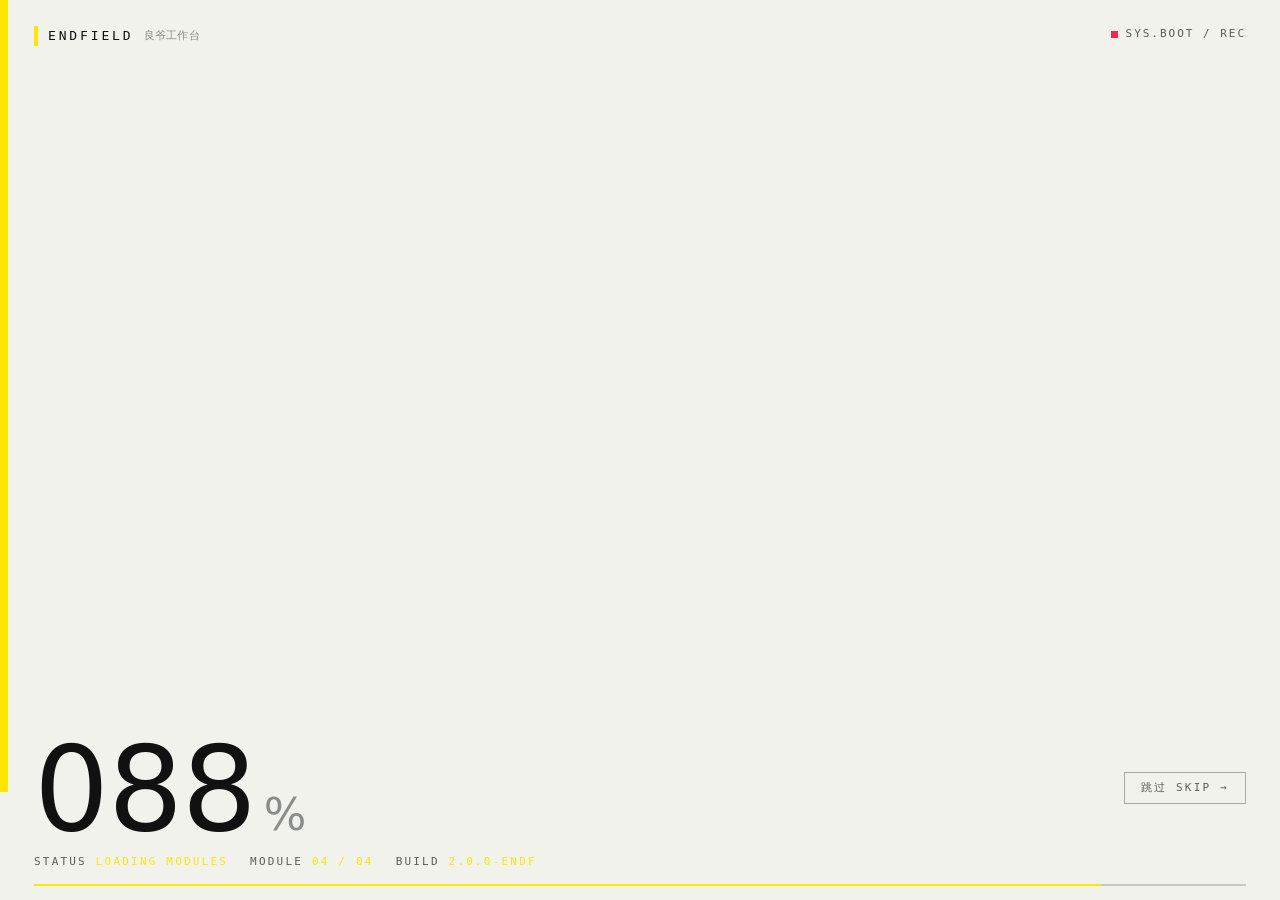
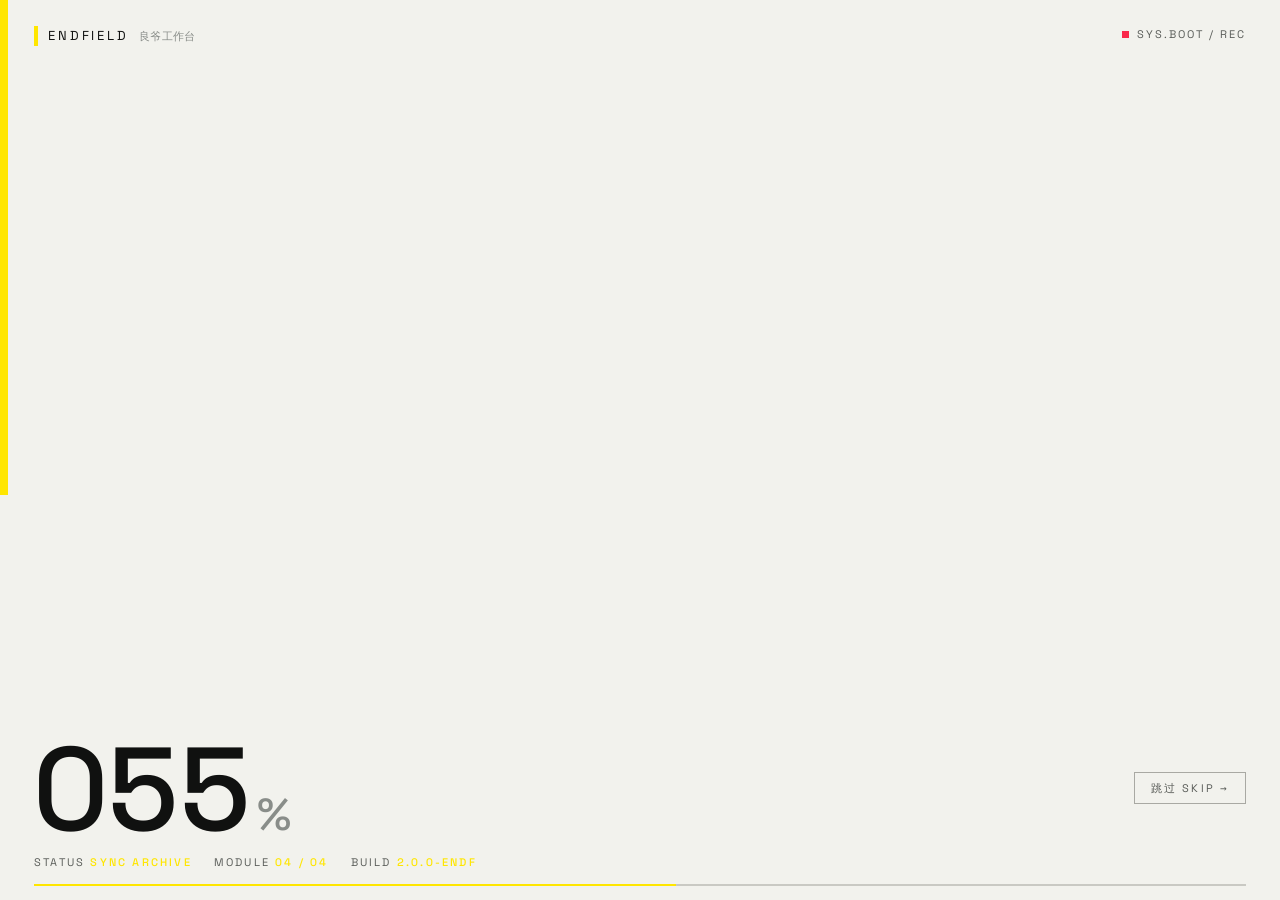
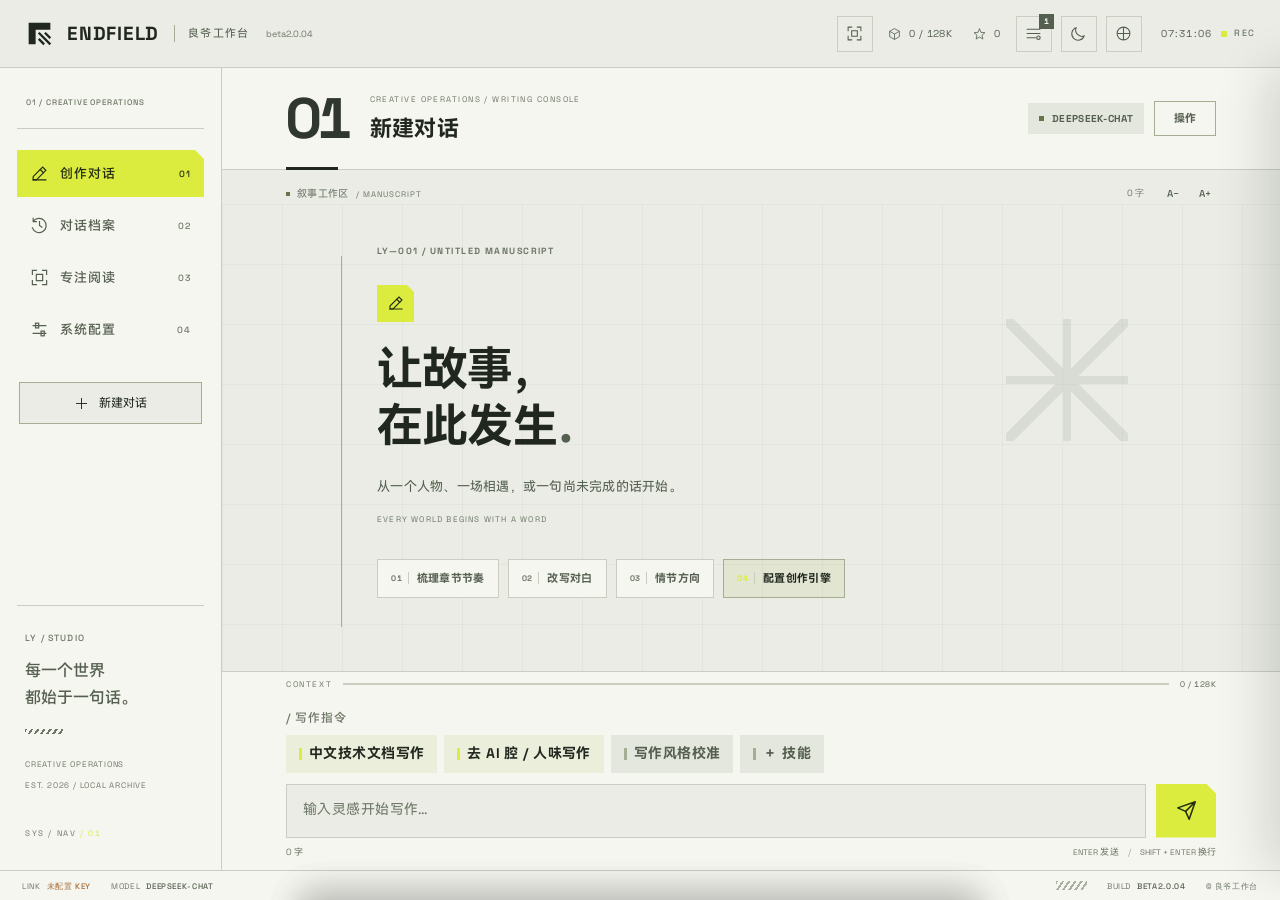
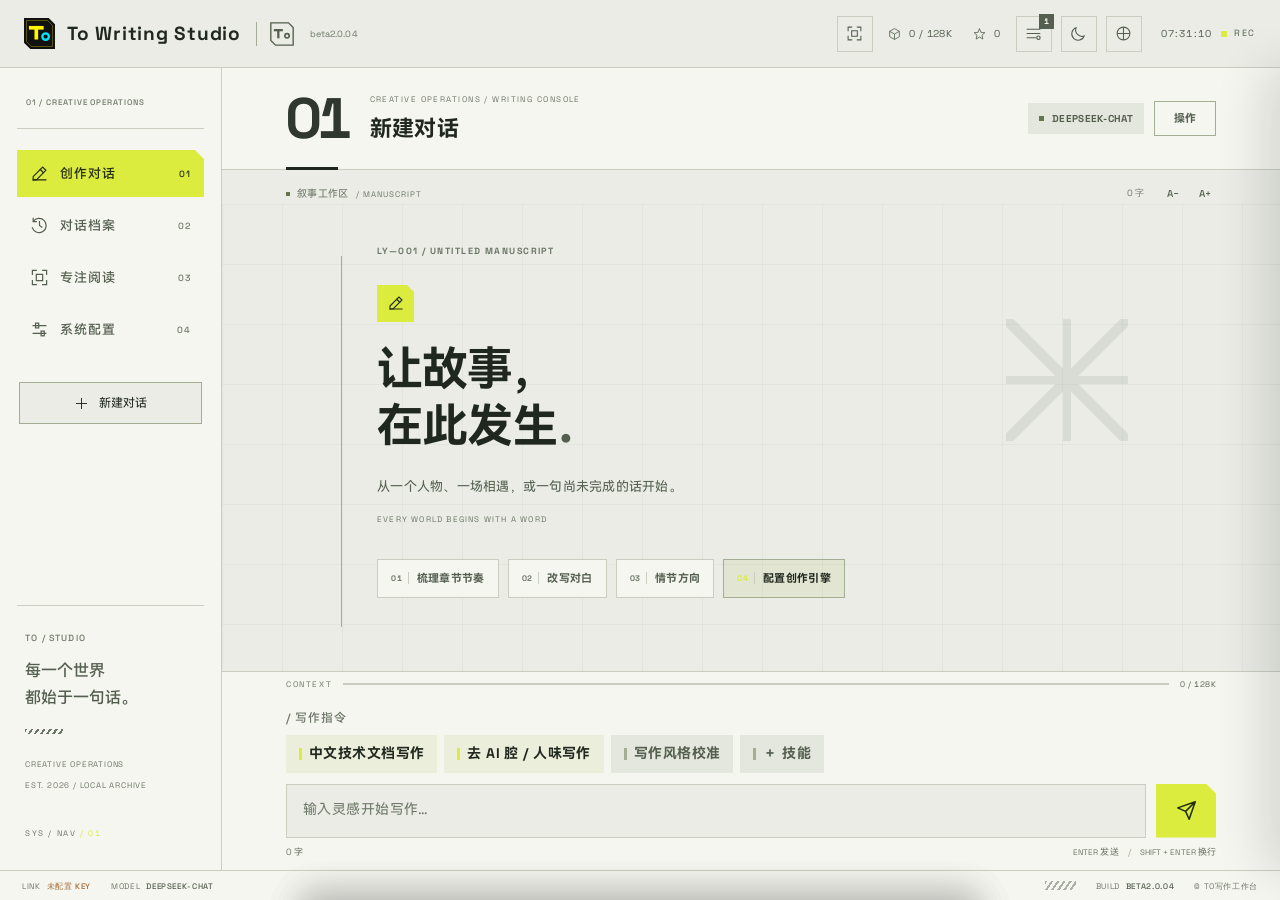
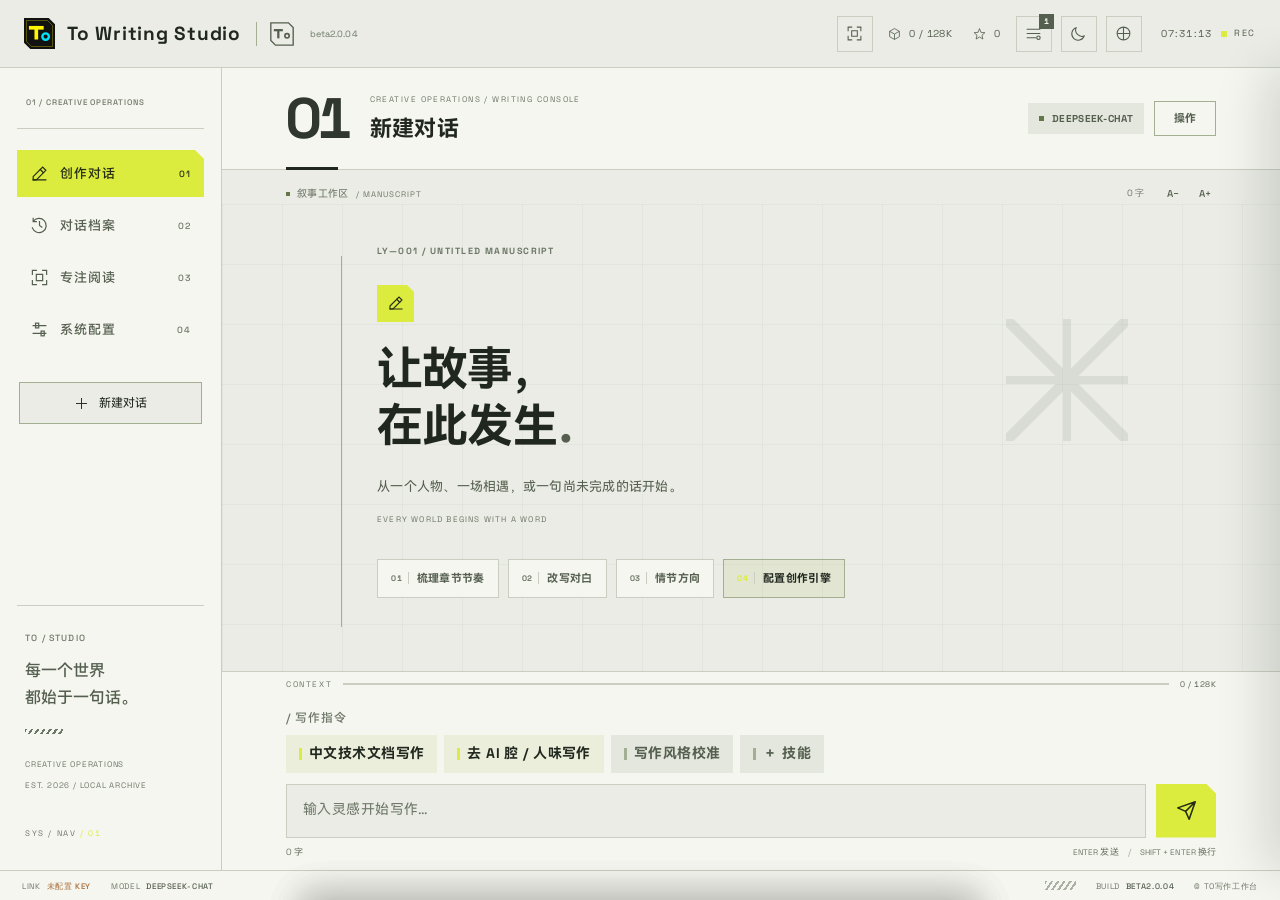
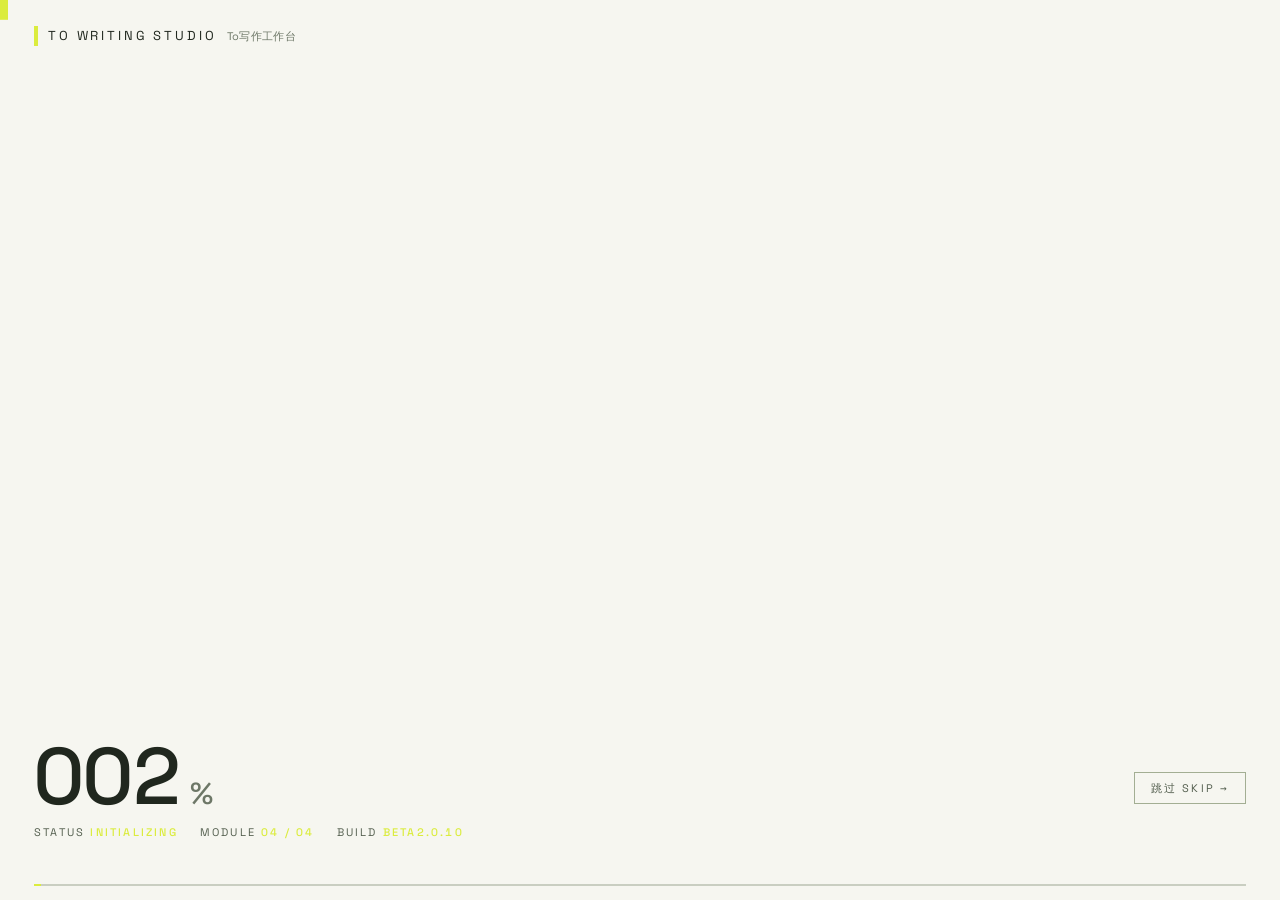
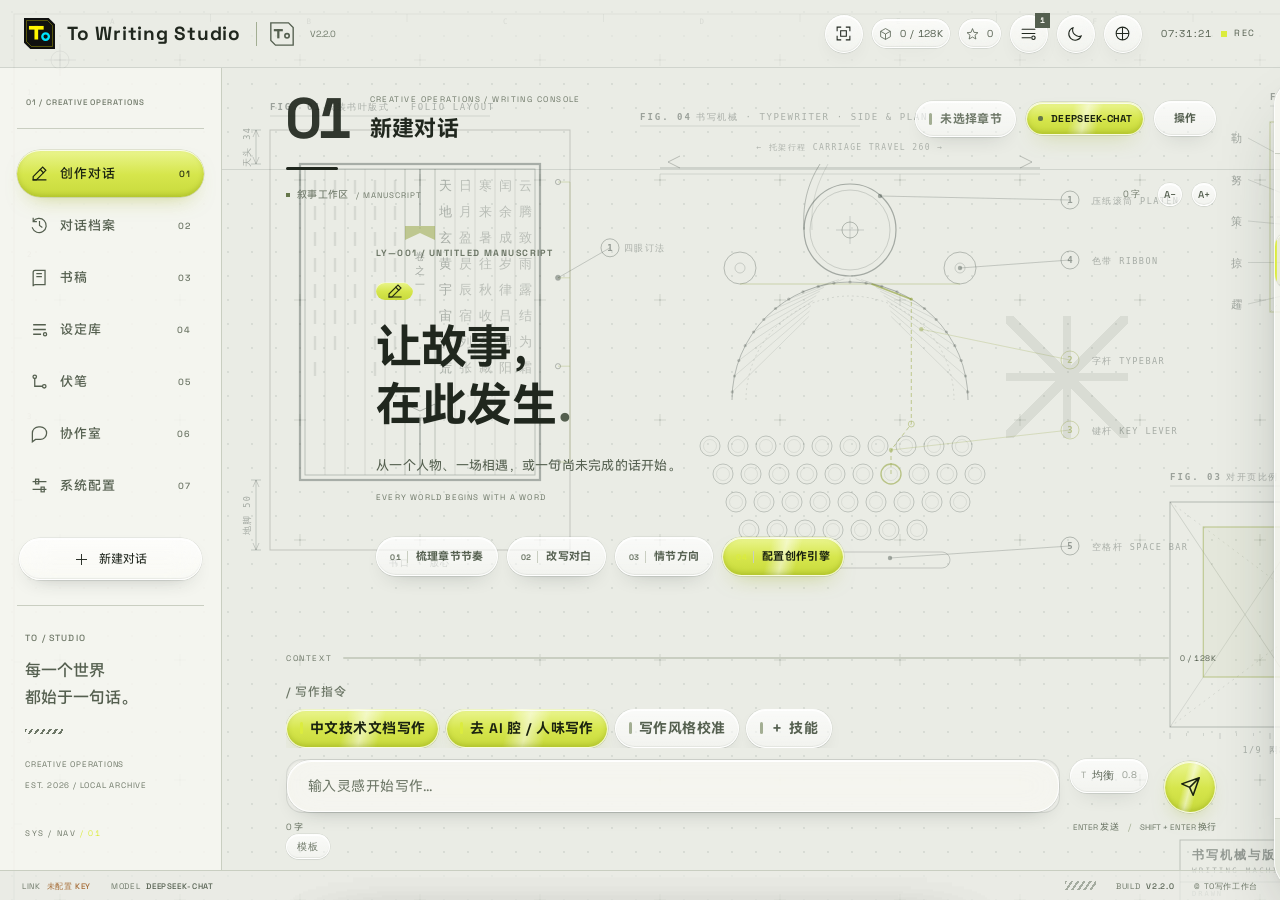
